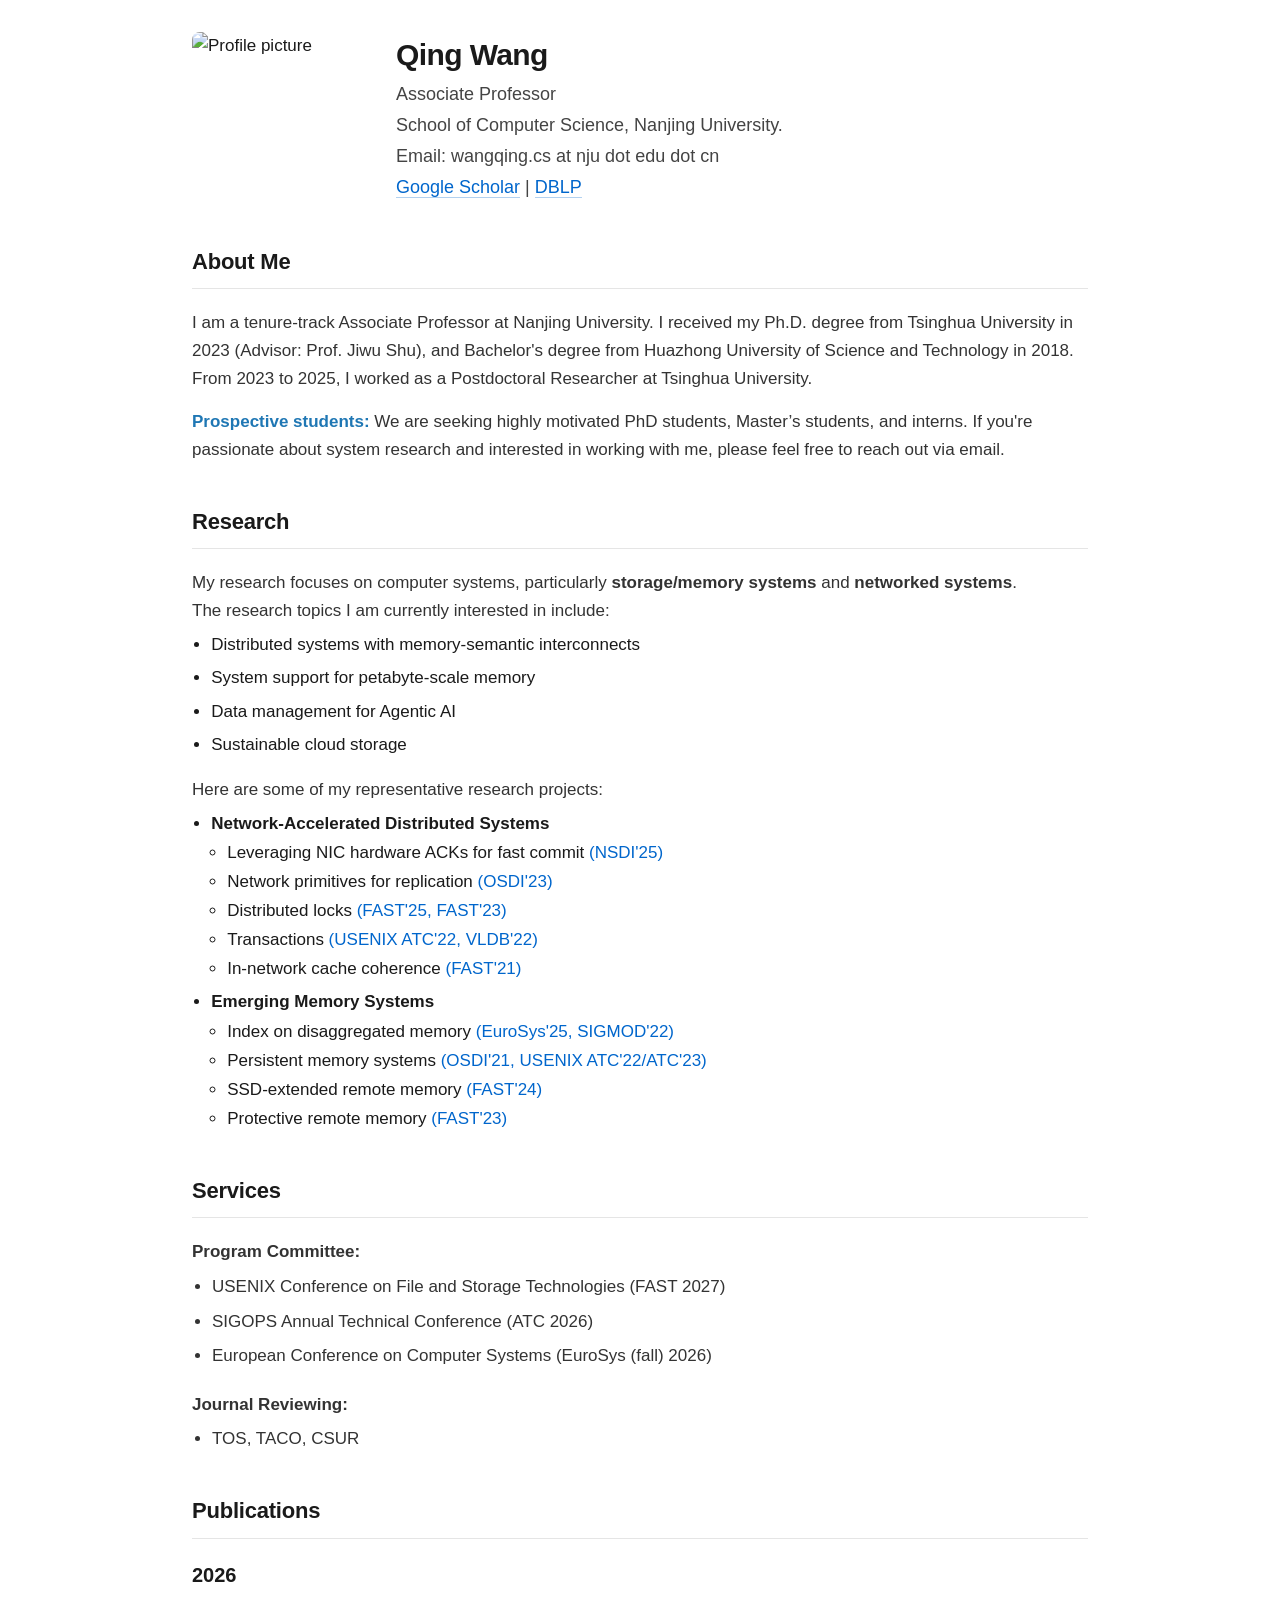
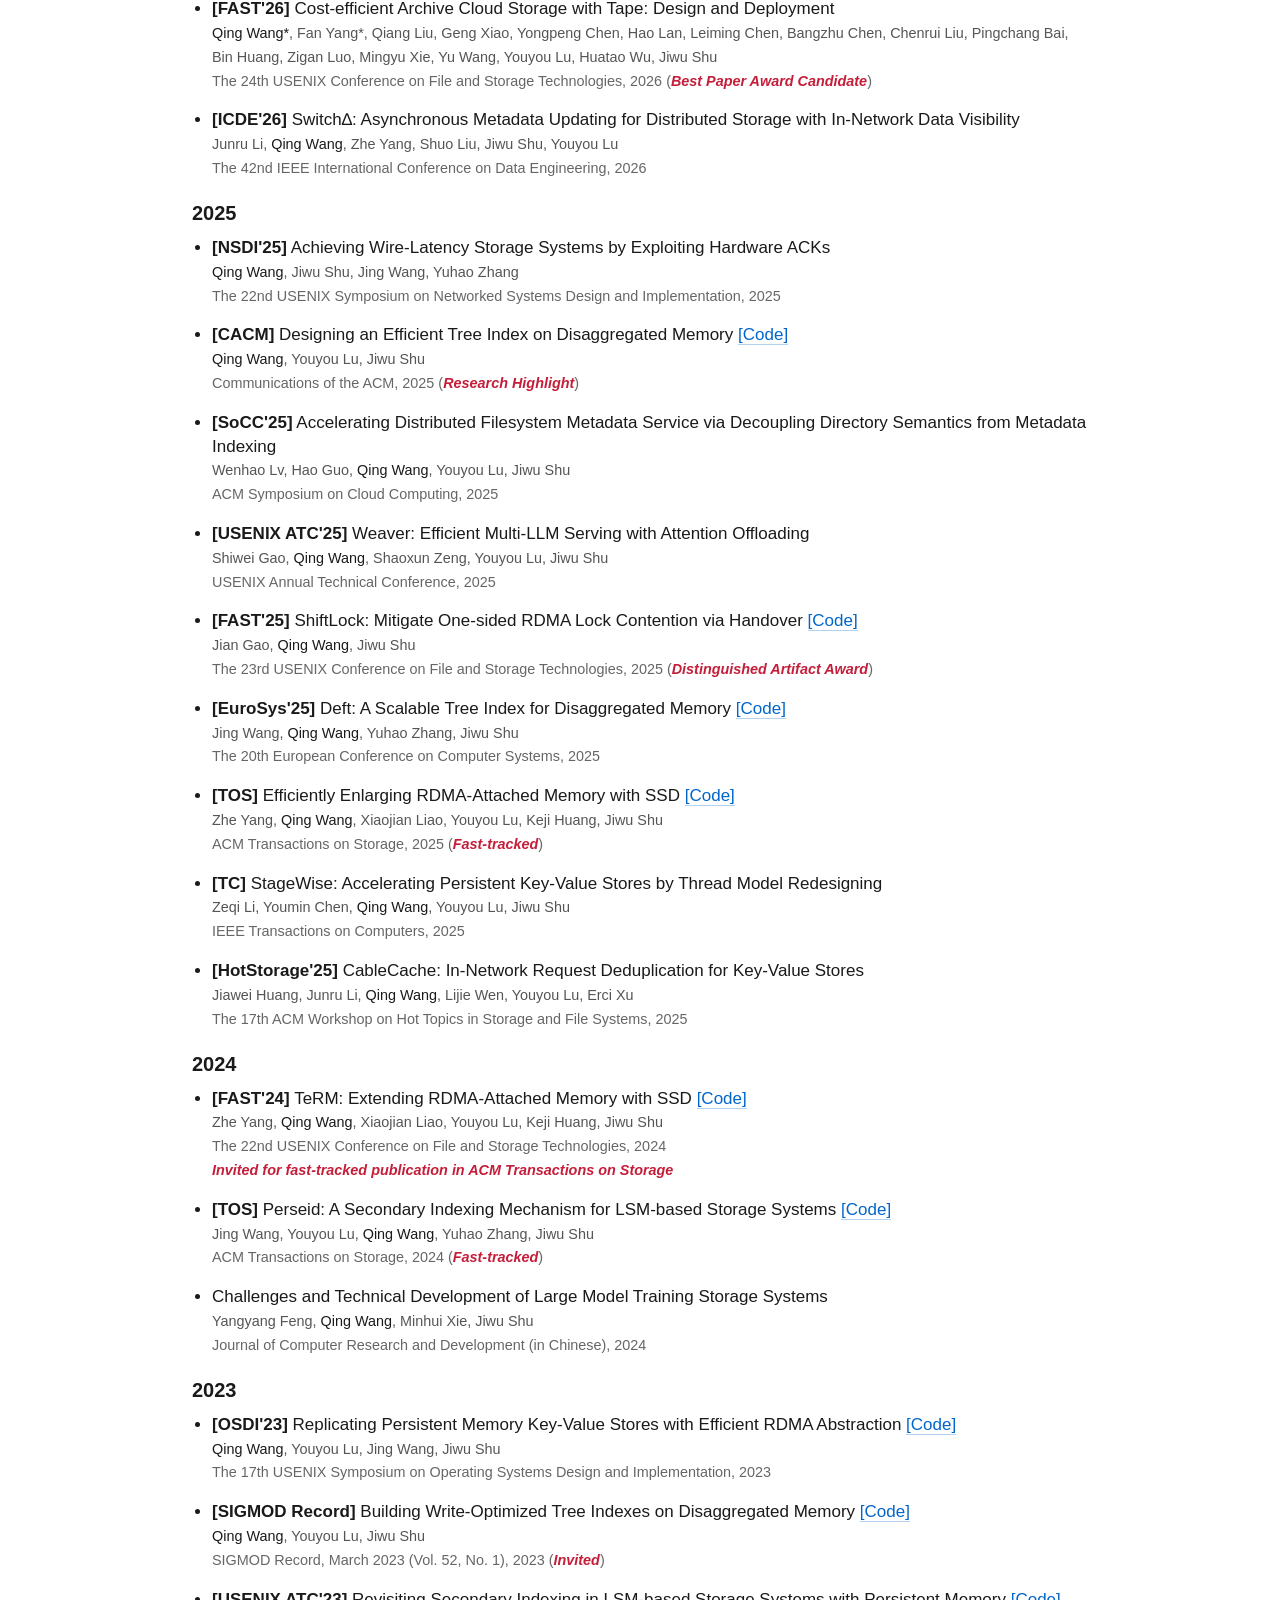
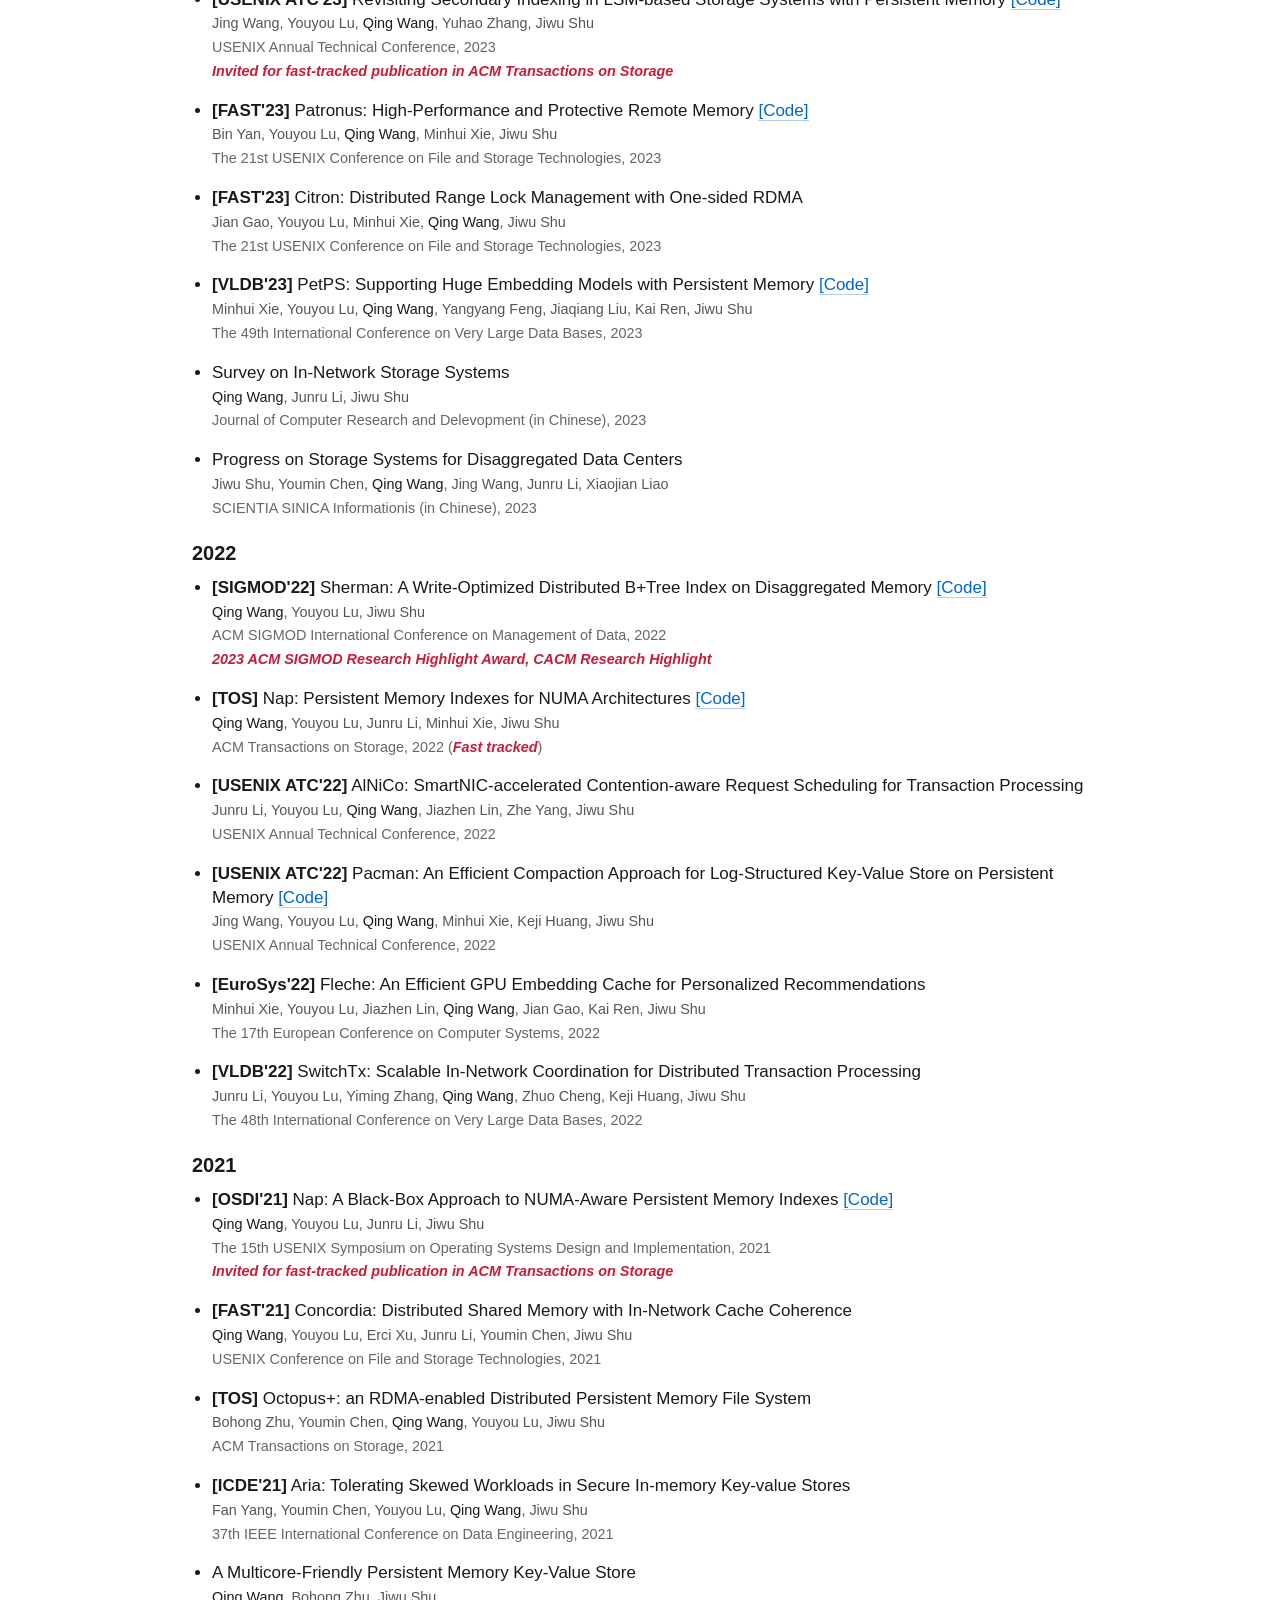
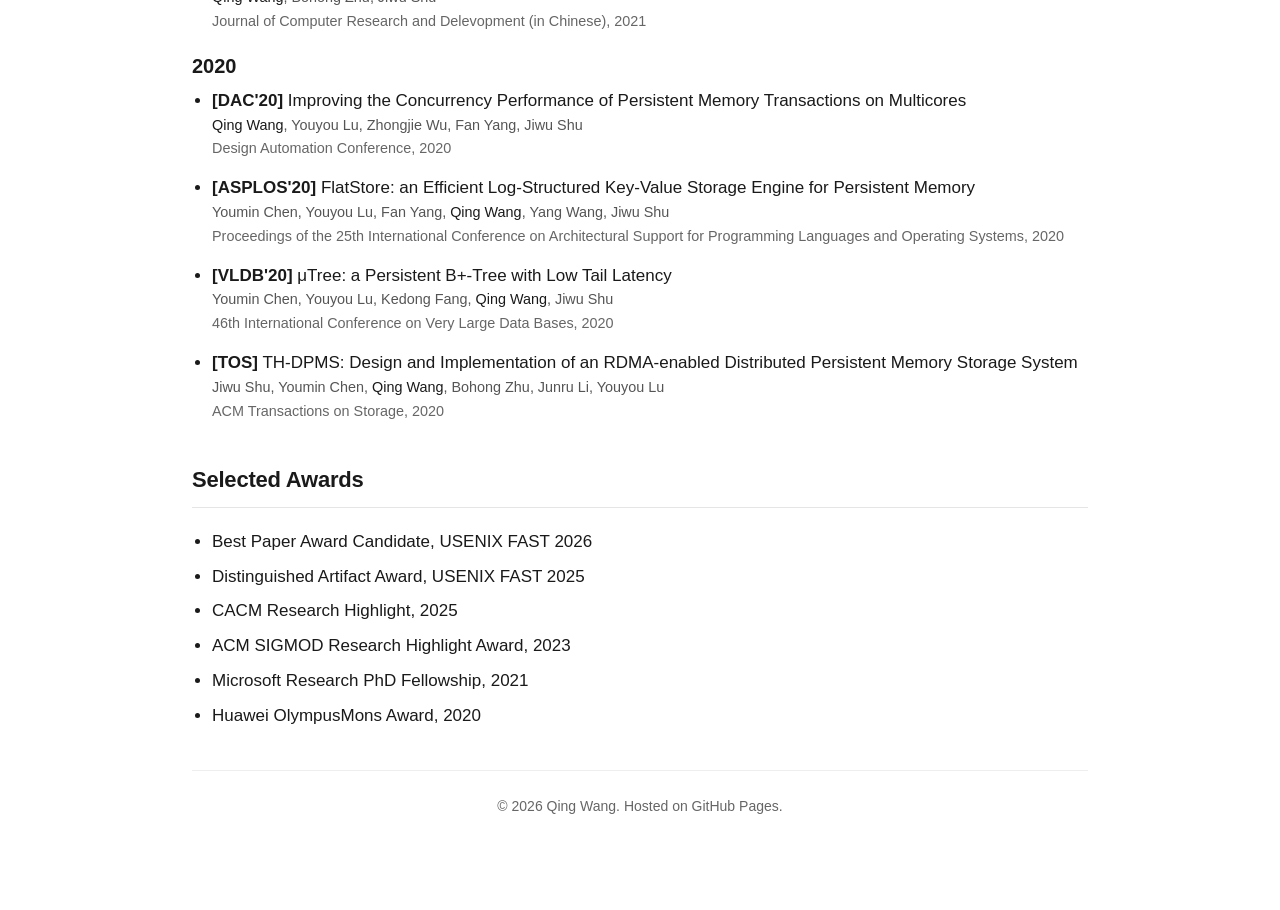
==== js_index.html @ 2711fd1a "Build: update index, sitemap, SEO, and Research line break Made-with: Cursor" ====
<!DOCTYPE html>
<html lang="en">

<head>
  <meta charset="UTF-8" />
  <meta name="viewport" content="width=device-width, initial-scale=1.0, viewport-fit=cover" />
  <meta name="theme-color" content="#ffffff" />
  <title>Qing Wang | Associate Professor, Nanjing University | Systems Research</title>
  <meta name="description" content="Qing Wang - Associate Professor at School of Computer Science, Nanjing University. Research in storage systems, memory systems, and networked systems. Publications at OSDI, FAST, NSDI, EuroSys, SIGMOD." />
  <meta name="keywords" content="Qing Wang, Nanjing University, computer systems, storage systems, memory systems, distributed systems, OSDI, FAST, NSDI" />
  <meta name="author" content="Qing Wang" />
  <link rel="canonical" href="https://wangqing.io/" />
  <!-- Open Graph -->
  <meta property="og:type" content="website" />
  <meta property="og:url" content="https://wangqing.io/" />
  <meta property="og:title" content="Qing Wang | Systems Research" />
  <meta property="og:description" content="Associate Professor at Nanjing University. Research in storage/memory systems and networked systems." />
  <meta property="og:locale" content="en_US" />
  <!-- Twitter Card -->
  <meta name="twitter:card" content="summary" />
  <meta name="twitter:title" content="Qing Wang | Systems Research" />
  <meta name="twitter:description" content="Associate Professor at Nanjing University. Research in storage/memory and networked systems." />
  <link rel="icon" href="favicon.ico" type="image/x-icon">
  <link rel="stylesheet" href="style.css" />
  <script type="application/ld+json">
  {
    "@context": "https://schema.org",
    "@type": "Person",
    "name": "Qing Wang",
    "jobTitle": "Associate Professor",
    "worksFor": {
      "@type": "Organization",
      "name": "Nanjing University",
      "url": "https://www.nju.edu.cn"
    },
    "url": "https://wangqing.io",
    "sameAs": [
      "https://scholar.google.com.hk/citations?user=H3vNc-EAAAAJ",
      "https://dblp.org/pid/97/6505-31.html"
    ],
    "knowsAbout": ["computer systems", "storage systems", "memory systems", "distributed systems", "networked systems"]
  }
  </script>
</head>

<body>
  <div class="page-wrap">
  <header class="header-flex">
    <img src="assets/wq.jpg" alt="Profile picture" class="avatar-rect">
    <div class="info">
      <h1>Qing Wang</h1>
      <p>Associate Professor</p>
      <p>School of Computer Science, Nanjing University.</p>
      <p>Email: wangqing.cs at nju dot edu dot cn</p>
      <p>
        <a href="https://scholar.google.com.hk/citations?user=H3vNc-EAAAAJ" target="_blank" rel="noopener noreferrer" title="Google Scholar" class="bule-tag">Google Scholar</a> |
        <a href="https://dblp.org/pid/97/6505-31.html" target="_blank" rel="noopener noreferrer" title="DBLP" class="bule-tag">DBLP</a>
      </p>
    </div>
  </header>

  <main>
    <section id="about">
      <h2>About Me</h2>
      <p>I am a tenure-track Associate Professor at Nanjing University.
        I received my Ph.D. degree from Tsinghua University in 2023 (Advisor: Prof. Jiwu Shu), and Bachelor's degree
        from Huazhong University of Science and Technology in 2018. From 2023 to 2025, I worked as a Postdoctoral
        Researcher at Tsinghua University.
      </p>

      <p><strong class="accent">Prospective students:</strong>
        We are seeking highly motivated PhD students, Master’s students, and interns. If you're passionate about system
        research and interested in working with me, please feel free to reach out via email.</p>

    </section>

    <section id="research">
      <h2>Research</h2>

      <p>My research focuses on computer systems, particularly <strong>storage/memory systems</strong> and
        <strong>networked systems</strong>.<br>
        The research topics I am currently interested in include:</p>
      <ul>
        <li>Distributed systems with memory-semantic interconnects</li>
        <li>System support for petabyte-scale memory</li>
        <li>Data management for Agentic AI</li>
        <li>Sustainable cloud storage</li>
      </ul>

      <p>Here are some of my representative research projects:</p>
      <ul>
        <li>
          <strong>Network-Accelerated Distributed Systems</strong>
          <ul>
            <li>Leveraging NIC hardware ACKs for fast commit <span class="bule-tag">(NSDI'25)</span></li>
            <li>Network primitives for replication <span class="bule-tag">(OSDI'23)</span></li>
            <li>Distributed locks <span class="bule-tag">(FAST'25, FAST'23)</span></li>
            <li>Transactions <span class="bule-tag">(USENIX ATC'22, VLDB'22)</span></li>
            <li>In-network cache coherence <span class="bule-tag">(FAST'21)</span></li>
          </ul>
        </li>

        <li>
          <strong>Emerging Memory Systems</strong>
          <ul>
            <li>Index on disaggregated memory <span class="bule-tag">(EuroSys'25, SIGMOD'22)</span></li>
            <li>Persistent memory systems <span class="bule-tag">(OSDI'21, USENIX ATC'22/ATC'23)</span></li>
            <li>SSD-extended remote memory <span class="bule-tag">(FAST'24)</span></li>
            <li>Protective remote memory <span class="bule-tag">(FAST'23)</span></li>
          </ul>
        </li>
      </ul>
    </section>


    <section id="services">
      <h2>Services</h2>
      <p class="service-label"><strong>Program Committee:</strong></p>
      <ul class="service-list">
        <li>USENIX Conference on File and Storage Technologies (FAST 2027)</li>
        <li>SIGOPS Annual Technical Conference (ATC 2026)</li>
        <li>European Conference on Computer Systems (EuroSys (fall) 2026)</li>
      </ul>
      <p class="service-label"><strong>Journal Reviewing:</strong></p>
      <ul class="service-list">
        <li>TOS, TACO, CSUR</li>
      </ul>
    </section>

    <section id="publications">
      <h2>Publications</h2>
      <div id="paper-list">
        <!-- Papers grouped by year will be inserted here -->
      </div>
    </section>

    <section id="awards">
      <h2>Selected Awards</h2>
      <ul>
        <li>Best Paper Award Candidate, USENIX FAST 2026</li>
        <li>Distinguished Artifact Award, USENIX FAST 2025</li>
        <li>CACM Research Highlight, 2025</li>
        <li>ACM SIGMOD Research Highlight Award, 2023</li>
        <li>Microsoft Research PhD Fellowship, 2021</li>
        <li>Huawei OlympusMons Award, 2020</li>
      </ul>
    </section>
  </main>

  <footer>
    <p>© 2026 Qing Wang. Hosted on GitHub Pages.</p>
  </footer>
  </div>

  <script src="script.js"></script>
  <a href="https://clustrmaps.com/site/1bf7f" title="Visit tracker" aria-hidden="true"><img src="//clustrmaps.com/map_v2.png?cl=ffffff&amp;w=70&amp;t=n&amp;d=5d4Hb7bouyA-GKIIr2jc4hjqvXWkMD-2kiiFJrlUkPQ" width="0" height="0" alt="" /></a>
</body>
</html>
---- style.css ----
/* ===== 基础与排版：极简现代 ===== */
*,
*::before,
*::after {
  box-sizing: border-box;
}

html {
  -webkit-text-size-adjust: 100%;
  scroll-behavior: smooth;
}

body {
  font-family: -apple-system, BlinkMacSystemFont, "Segoe UI", Roboto, "Helvetica Neue", Arial, sans-serif;
  margin: 0;
  padding: 0;
  line-height: 1.6;
  color: #1a1a1a;
  background: #fff;
  font-size: 16px;
}

@media (min-width: 768px) {
  body {
    font-size: 17px;
    line-height: 1.65;
  }
}

/* ===== 布局容器 ===== */
.page-wrap {
  max-width: 56rem;
  margin: 0 auto;
  padding: 0 1.25rem 3rem;
}

@media (min-width: 768px) {
  .page-wrap {
    padding: 0 2rem 4rem;
  }
}

/* ===== 页头 ===== */
.header-flex {
  display: flex;
  align-items: flex-start;
  gap: 1.5rem;
  padding: 2rem 0 1.5rem;
  flex-wrap: wrap;
}

.header-flex .info {
  flex: 1;
  min-width: 0;
  line-height: 1.5;
}

.header-flex h1 {
  margin: 0 0 0.25rem 0;
  font-size: 1.625rem;
  font-weight: 600;
  letter-spacing: -0.02em;
}

@media (min-width: 768px) {
  .header-flex h1 {
    font-size: 1.875rem;
  }
}

.header-flex .info p {
  margin: 0 0 0.25rem 0;
  font-size: 1.0625rem;
  color: #444;
}

@media (min-width: 768px) {
  .header-flex .info p {
    font-size: 1.125rem;
  }
}

.avatar-rect {
  width: 140px;
  height: 140px;
  object-fit: cover;
  border-radius: 8px;
  flex-shrink: 0;
}

@media (min-width: 768px) {
  .avatar-rect {
    width: 180px;
    height: 180px;
  }
}

/* ===== 主内容区 ===== */
main {
  padding-top: 0.5rem;
}

section {
  margin-bottom: 2.5rem;
}

section:last-of-type {
  margin-bottom: 2rem;
}

/* ===== 标题 ===== */
h2 {
  margin: 0 0 1rem 0;
  padding-bottom: 0.5rem;
  font-size: 1.25rem;
  font-weight: 600;
  color: #1a1a1a;
  letter-spacing: -0.01em;
  border-bottom: 1px solid #e5e5e5;
}

@media (min-width: 768px) {
  h2 {
    font-size: 1.375rem;
    margin-bottom: 1.25rem;
  }
}

h3 {
  margin: 1.1rem 0 0.35rem 0;
  font-size: 1.125rem;
  font-weight: 600;
  color: #1a1a1a;
}

@media (min-width: 768px) {
  h3 {
    font-size: 1.25rem;
  }
}

/* ===== 正文与列表 ===== */
p {
  margin: 0 0 0.85em 0;
  color: #333;
}

p:last-child {
  margin-bottom: 0;
}

ul {
  margin: 0 0 1em 0;
  padding-left: 1.25rem;
}

/* 段落后的列表：与列表项间距一致，避免“紧贴上文” */
p + ul {
  margin-top: 0.5em;
}

li {
  margin-bottom: 0.35em;
}

li:last-child {
  margin-bottom: 0;
}

/* Research：贴近 git 原版，列表更紧 */
#research p + ul {
  margin-top: 0.15em;
}
#research p:has(+ ul) {
  margin-bottom: 0.35em;
}
#research ul + p {
  margin-top: 1em;
}
#research ul {
  margin-top: 0.15em;
  margin-bottom: 0.25em;
  padding-left: 1.2rem;
}
#research > ul > li {
  margin-bottom: 0.3em;
}
#research ul ul {
  margin-top: 0.1em;
  margin-bottom: 0;
  padding-left: 1rem;
}
#research li li {
  margin-bottom: 0.05em;
}
#research li li:last-child {
  margin-bottom: 0;
}

/* ===== 链接 ===== */
a {
  text-decoration: none;
  color: #1a1a1a;
  border-bottom: 1px solid transparent;
  transition: color 0.15s, border-color 0.15s;
}

a:hover {
  color: #0066cc;
  border-bottom-color: #0066cc;
}

a:focus-visible {
  outline: 2px solid #0066cc;
  outline-offset: 2px;
}

.bule-tag {
  color: #0066cc;
  border-bottom-color: rgba(0, 102, 204, 0.3);
}

.bule-tag:hover {
  color: #004499;
  border-bottom-color: #004499;
}

.accent {
  color: #1f77b4;
}

/* ===== Services 区块 ===== */
#services .service-label {
  margin: 0 0 0.4em 0;
  font-family: -apple-system, BlinkMacSystemFont, "Segoe UI", Roboto, "Helvetica Neue", Arial, sans-serif;
  font-size: 1rem;
  font-weight: 400;
  color: #333;
}

@media (min-width: 768px) {
  #services .service-label {
    font-size: 1.0625rem;
  }
}

#services .service-list {
  margin: 0 0 1.25rem 0;
  padding-left: 1.25rem;
}

#services .service-list li {
  margin-bottom: 0.4em;
  font-size: 1rem;
  color: #333;
}

@media (min-width: 768px) {
  #services .service-list li {
    font-size: 1.0625rem;
  }
}

#services .service-content {
  margin: 0 0 0 1.25rem;
  padding-left: 0;
  font-size: 1rem;
  color: #333;
}

@media (min-width: 768px) {
  #services .service-content {
    font-size: 1.0625rem;
  }
}

/* ===== 论文与奖项 ===== */
.authors {
  font-size: 0.9rem;
  color: #555;
}

.venue-full {
  font-size: 0.9rem;
  color: #666;
}

.award-inline {
  color: #c41e3a;
  font-weight: 600;
  font-style: italic;
}

.award {
  font-size: 0.9rem;
  color: #c41e3a;
  font-weight: 600;
  font-style: italic;
}

.highlight {
  font-weight: 500;
  color: #1a1a1a;
}

#paper-list li {
  margin-bottom: 0.5rem;
  line-height: 1.4;
  padding-bottom: 0.5rem;
  border-bottom: none;
}

#paper-list li:last-child {
  margin-bottom: 0;
  padding-bottom: 0;
}

/* ===== 页脚 ===== */
footer {
  margin-top: 2.5rem;
  padding-top: 1.5rem;
  text-align: center;
  font-size: 0.875rem;
  color: #666;
  border-top: 1px solid #eee;
}

footer p {
  margin: 0;
  color: #666;
}

/* ===== Awards 列表：与 Services 节奏一致 ===== */
#awards ul {
  margin-top: 0.25em;
  margin-bottom: 0;
}
#awards li {
  margin-bottom: 0.4em;
}
#awards li:last-child {
  margin-bottom: 0;
}

/* ===== 移动端：页头与触控优化 ===== */
@media (max-width: 567px) {
  .page-wrap {
    padding-left: 1rem;
    padding-right: 1rem;
  }

  .header-flex {
    flex-direction: column;
    align-items: center;
    text-align: center;
    padding-top: 1.5rem;
  }

  .header-flex .info {
    width: 100%;
  }

  .avatar-rect {
    width: 120px;
    height: 120px;
  }

  /* 触控友好：链接/可点击区域最小高度 */
  a {
    padding: 0.15em 0;
    min-height: 1.5em;
    display: inline-block;
  }

  section {
    margin-bottom: 2rem;
  }

  #paper-list li {
    margin-bottom: 0.6rem;
    padding-bottom: 0.6rem;
  }
}

/* ===== 宽屏 ===== */
@media (min-width: 1200px) {
  .page-wrap {
    max-width: 60rem;
  }
}
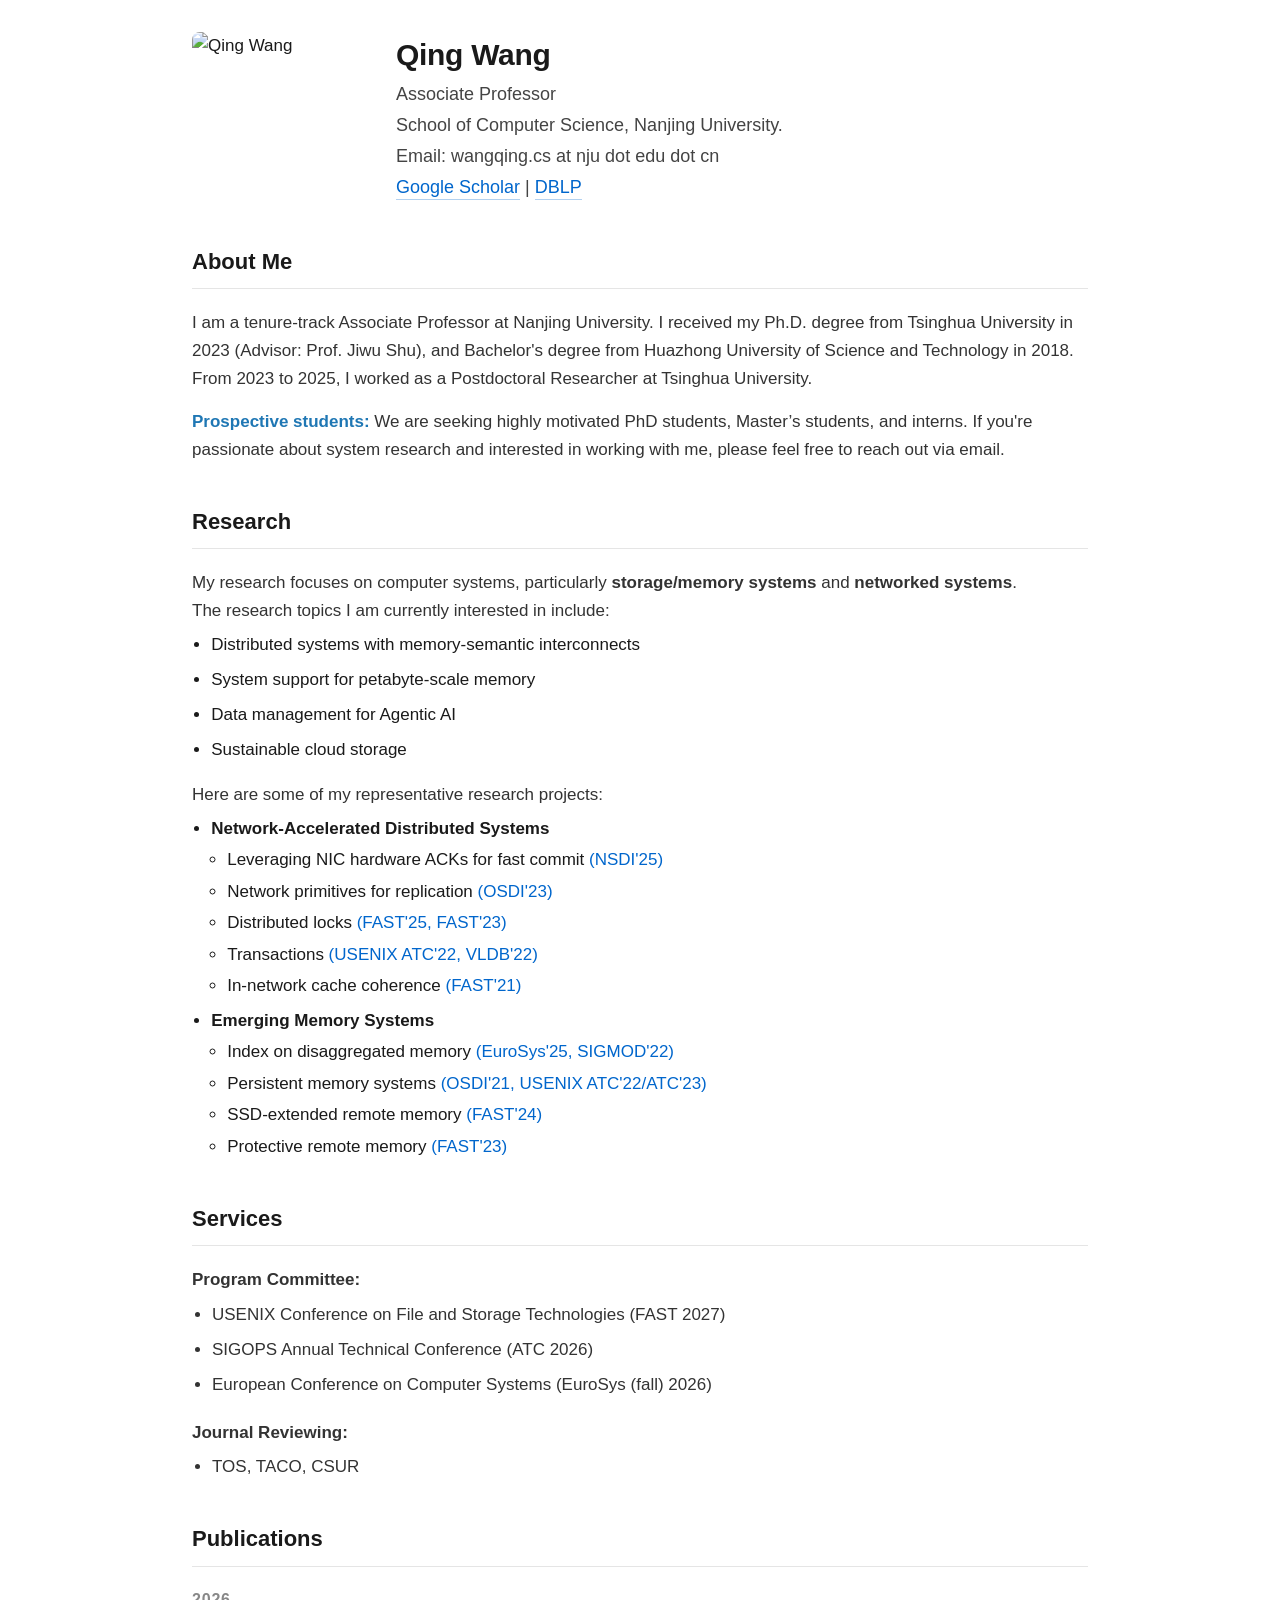
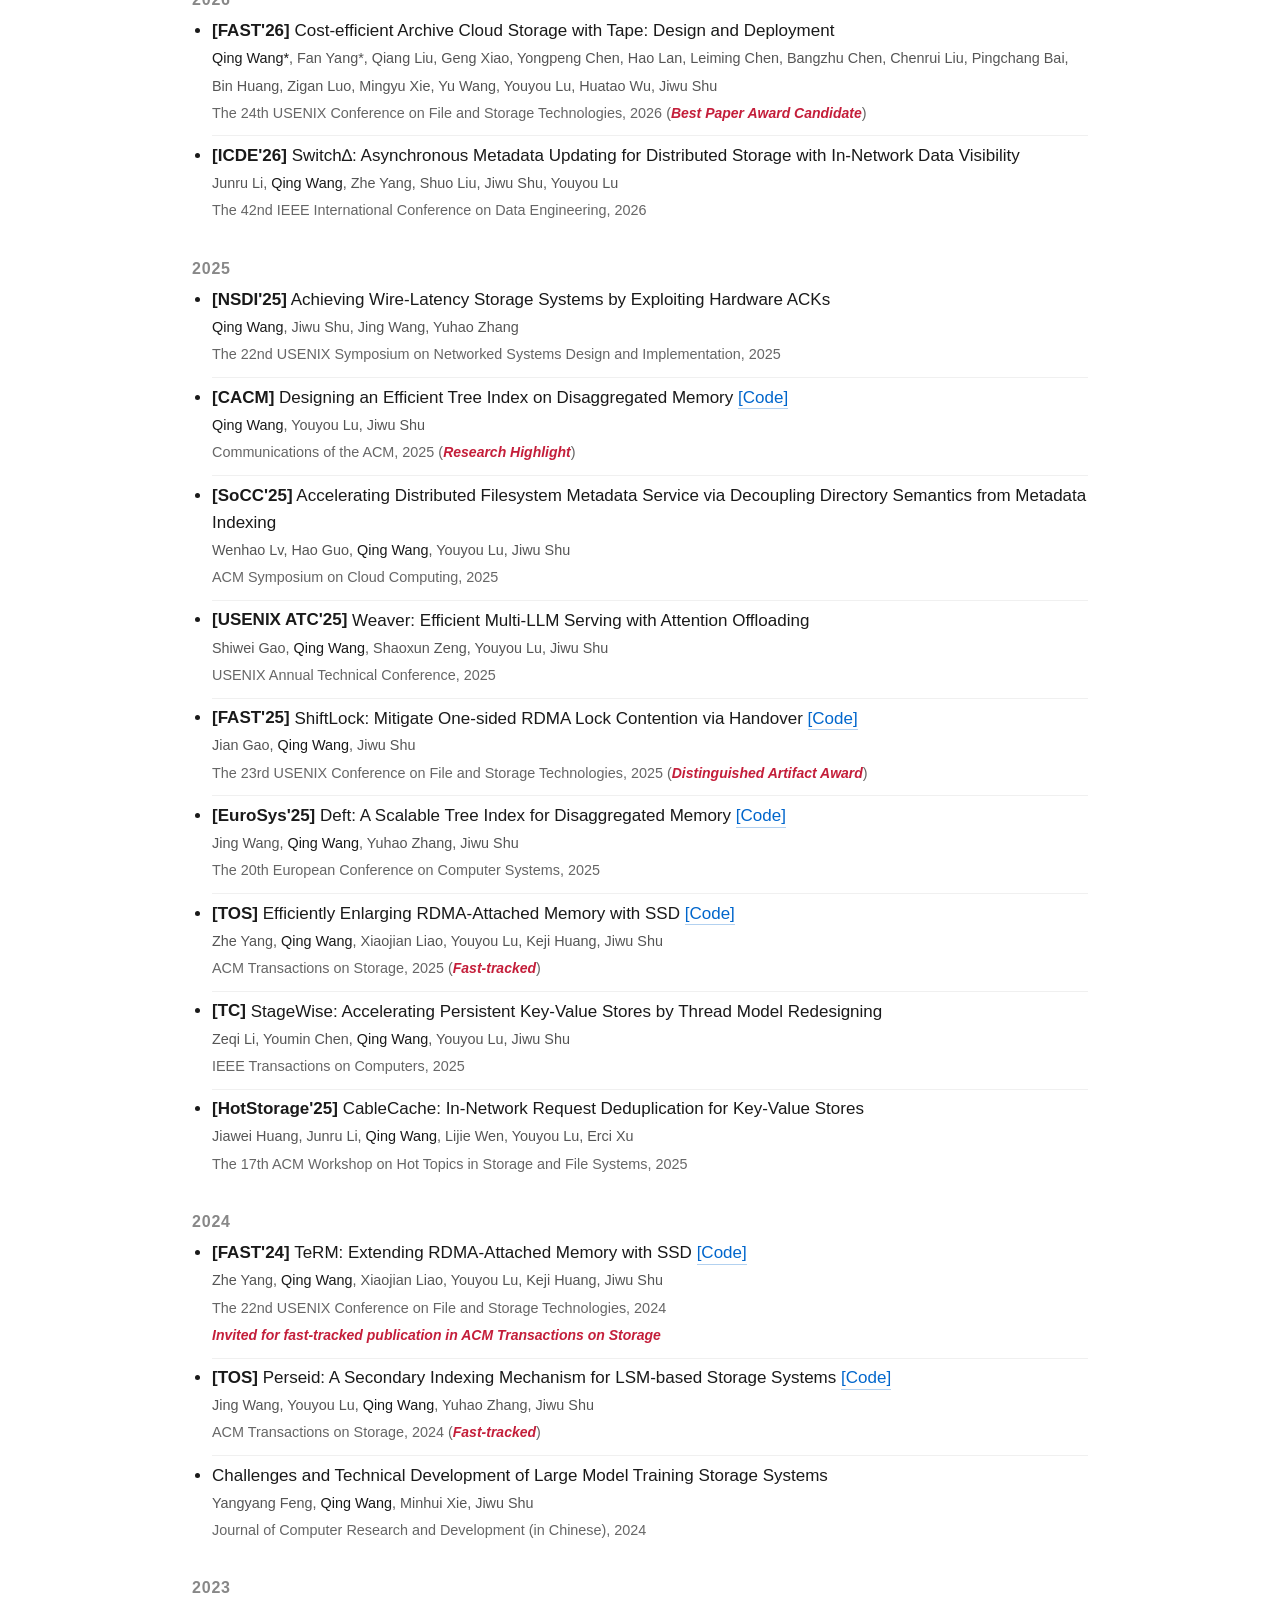
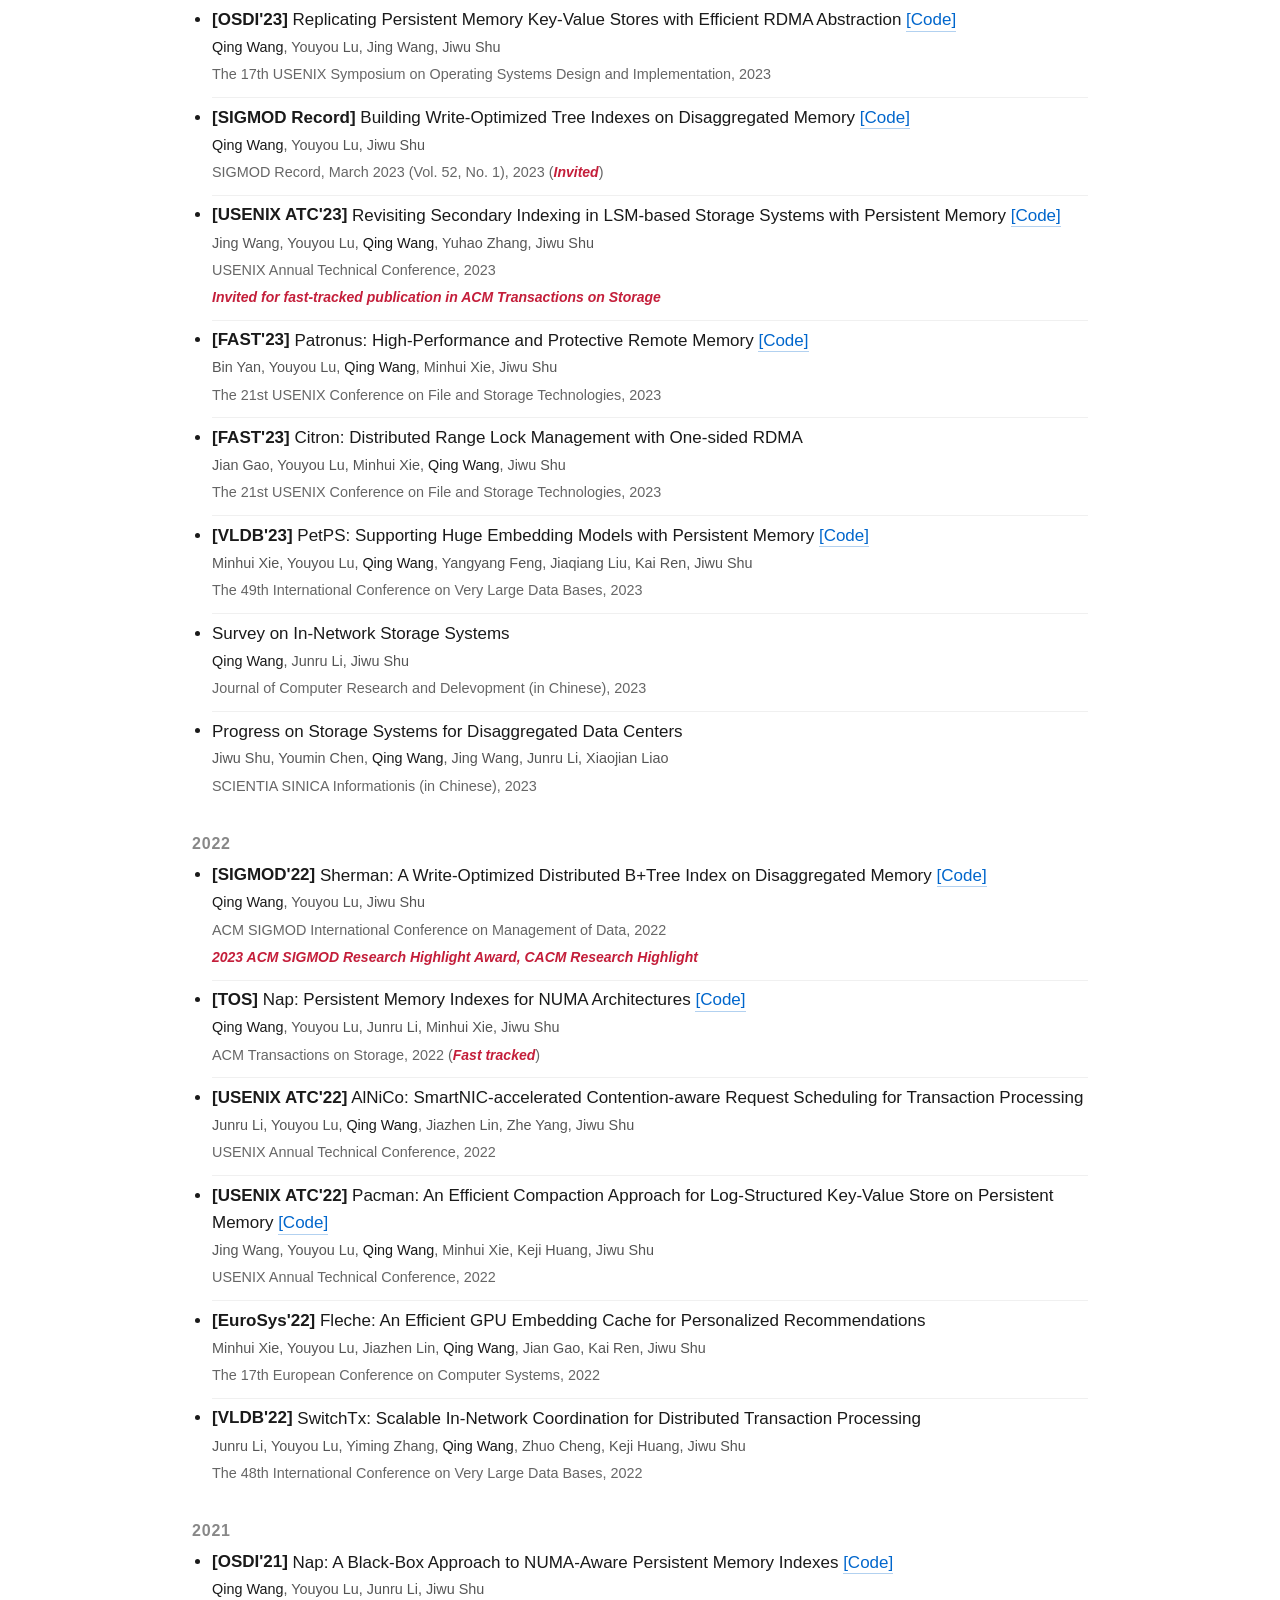
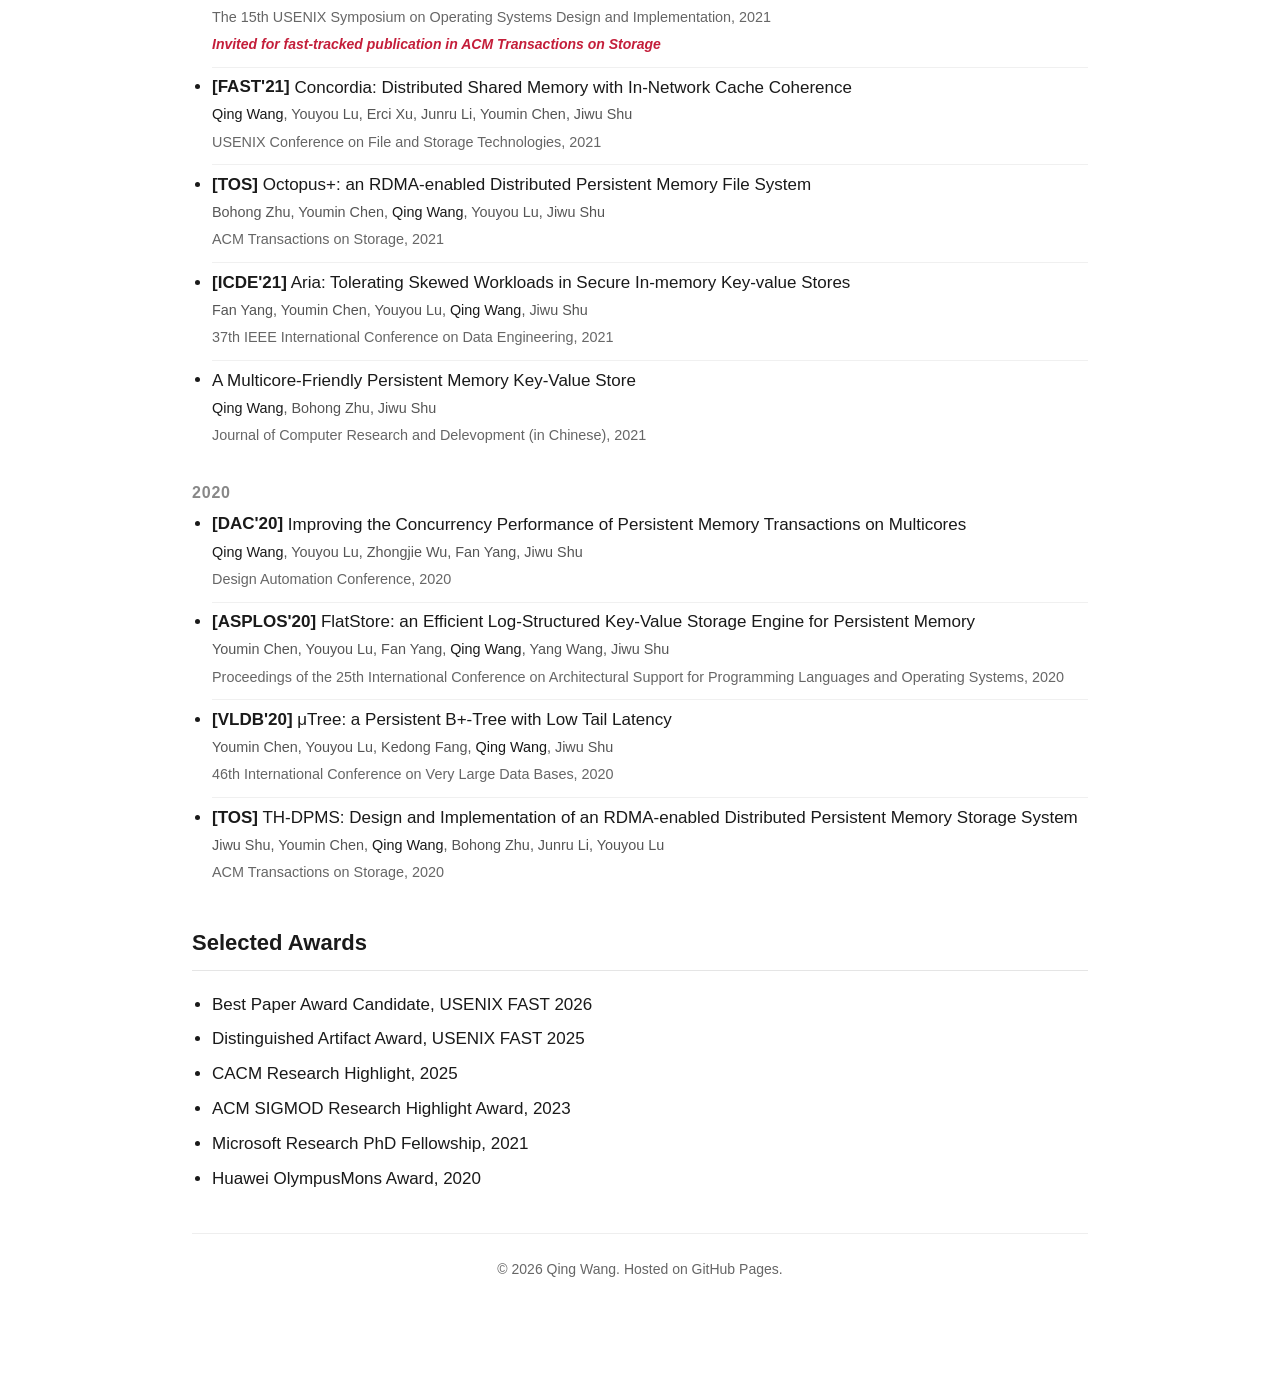
==== commit dd772630: "Design improvements: fix layout, typography, and code quality issues - Rename .bule-tag → .blue-tag " ====
--- a/js_index.html
+++ b/js_index.html
@@ -5,8 +5,8 @@
   <meta charset="UTF-8" />
   <meta name="viewport" content="width=device-width, initial-scale=1.0, viewport-fit=cover" />
   <meta name="theme-color" content="#ffffff" />
-  <title>Qing Wang | Associate Professor, Nanjing University | Systems Research</title>
-  <meta name="description" content="Qing Wang - Associate Professor at School of Computer Science, Nanjing University. Research in storage systems, memory systems, and networked systems. Publications at OSDI, FAST, NSDI, EuroSys, SIGMOD." />
+  <title>Qing Wang | Nanjing University | Systems Research</title>
+  <meta name="description" content="Qing Wang - School of Computer Science, Nanjing University. Research in storage systems, memory systems, and networked systems. Publications at OSDI, FAST, NSDI, EuroSys, SIGMOD." />
   <meta name="keywords" content="Qing Wang, Nanjing University, computer systems, storage systems, memory systems, distributed systems, OSDI, FAST, NSDI" />
   <meta name="author" content="Qing Wang" />
   <link rel="canonical" href="https://wangqing.io/" />
@@ -14,12 +14,12 @@
   <meta property="og:type" content="website" />
   <meta property="og:url" content="https://wangqing.io/" />
   <meta property="og:title" content="Qing Wang | Systems Research" />
-  <meta property="og:description" content="Associate Professor at Nanjing University. Research in storage/memory systems and networked systems." />
+  <meta property="og:description" content="Nanjing University. Research in storage/memory systems and networked systems." />
   <meta property="og:locale" content="en_US" />
   <!-- Twitter Card -->
   <meta name="twitter:card" content="summary" />
   <meta name="twitter:title" content="Qing Wang | Systems Research" />
-  <meta name="twitter:description" content="Associate Professor at Nanjing University. Research in storage/memory and networked systems." />
+  <meta name="twitter:description" content="Nanjing University. Research in storage/memory and networked systems." />
   <link rel="icon" href="favicon.ico" type="image/x-icon">
   <link rel="stylesheet" href="style.css" />
   <script type="application/ld+json">
@@ -27,7 +27,6 @@
     "@context": "https://schema.org",
     "@type": "Person",
     "name": "Qing Wang",
-    "jobTitle": "Associate Professor",
     "worksFor": {
       "@type": "Organization",
       "name": "Nanjing University",
@@ -46,15 +45,15 @@
 <body>
   <div class="page-wrap">
   <header class="header-flex">
-    <img src="assets/wq.jpg" alt="Profile picture" class="avatar-rect">
+    <img src="assets/wq.jpg" alt="Qing Wang" class="avatar-rect">
     <div class="info">
       <h1>Qing Wang</h1>
       <p>Associate Professor</p>
       <p>School of Computer Science, Nanjing University.</p>
       <p>Email: wangqing.cs at nju dot edu dot cn</p>
       <p>
-        <a href="https://scholar.google.com.hk/citations?user=H3vNc-EAAAAJ" target="_blank" rel="noopener noreferrer" title="Google Scholar" class="bule-tag">Google Scholar</a> |
-        <a href="https://dblp.org/pid/97/6505-31.html" target="_blank" rel="noopener noreferrer" title="DBLP" class="bule-tag">DBLP</a>
+        <a href="https://scholar.google.com.hk/citations?user=H3vNc-EAAAAJ" target="_blank" rel="noopener noreferrer" title="Google Scholar" class="blue-tag">Google Scholar</a> |
+        <a href="https://dblp.org/pid/97/6505-31.html" target="_blank" rel="noopener noreferrer" title="DBLP" class="blue-tag">DBLP</a>
       </p>
     </div>
   </header>
@@ -92,21 +91,21 @@
         <li>
           <strong>Network-Accelerated Distributed Systems</strong>
           <ul>
-            <li>Leveraging NIC hardware ACKs for fast commit <span class="bule-tag">(NSDI'25)</span></li>
-            <li>Network primitives for replication <span class="bule-tag">(OSDI'23)</span></li>
-            <li>Distributed locks <span class="bule-tag">(FAST'25, FAST'23)</span></li>
-            <li>Transactions <span class="bule-tag">(USENIX ATC'22, VLDB'22)</span></li>
-            <li>In-network cache coherence <span class="bule-tag">(FAST'21)</span></li>
+            <li>Leveraging NIC hardware ACKs for fast commit <span class="blue-tag">(NSDI'25)</span></li>
+            <li>Network primitives for replication <span class="blue-tag">(OSDI'23)</span></li>
+            <li>Distributed locks <span class="blue-tag">(FAST'25, FAST'23)</span></li>
+            <li>Transactions <span class="blue-tag">(USENIX ATC'22, VLDB'22)</span></li>
+            <li>In-network cache coherence <span class="blue-tag">(FAST'21)</span></li>
           </ul>
         </li>
 
         <li>
           <strong>Emerging Memory Systems</strong>
           <ul>
-            <li>Index on disaggregated memory <span class="bule-tag">(EuroSys'25, SIGMOD'22)</span></li>
-            <li>Persistent memory systems <span class="bule-tag">(OSDI'21, USENIX ATC'22/ATC'23)</span></li>
-            <li>SSD-extended remote memory <span class="bule-tag">(FAST'24)</span></li>
-            <li>Protective remote memory <span class="bule-tag">(FAST'23)</span></li>
+            <li>Index on disaggregated memory <span class="blue-tag">(EuroSys'25, SIGMOD'22)</span></li>
+            <li>Persistent memory systems <span class="blue-tag">(OSDI'21, USENIX ATC'22/ATC'23)</span></li>
+            <li>SSD-extended remote memory <span class="blue-tag">(FAST'24)</span></li>
+            <li>Protective remote memory <span class="blue-tag">(FAST'23)</span></li>
           </ul>
         </li>
       </ul>
@@ -130,7 +129,7 @@
     <section id="publications">
       <h2>Publications</h2>
       <div id="paper-list">
-        <!-- Papers grouped by year will be inserted here -->
+        <p class="paper-list-loading">Loading publications…</p>
       </div>
     </section>
 
--- a/style.css
+++ b/style.css
@@ -59,7 +59,7 @@
   margin: 0 0 0.25rem 0;
   font-size: 1.625rem;
   font-weight: 600;
-  letter-spacing: -0.02em;
+  letter-spacing: -0.01em;
 }
 
 @media (min-width: 768px) {
@@ -115,14 +115,13 @@
   font-size: 1.25rem;
   font-weight: 600;
   color: #1a1a1a;
-  letter-spacing: -0.01em;
   border-bottom: 1px solid #e5e5e5;
 }
 
 @media (min-width: 768px) {
   h2 {
     font-size: 1.375rem;
-    margin-bottom: 1.25rem;
+    margin: 0 0 1.25rem 0;
   }
 }
 
@@ -167,9 +166,9 @@
   margin-bottom: 0;
 }
 
-/* Research：贴近 git 原版，列表更紧 */
+/* Research：嵌套列表保持紧凑，但使用合理间距值 */
 #research p + ul {
-  margin-top: 0.15em;
+  margin-top: 0.3em;
 }
 #research p:has(+ ul) {
   margin-bottom: 0.35em;
@@ -178,20 +177,20 @@
   margin-top: 1em;
 }
 #research ul {
-  margin-top: 0.15em;
-  margin-bottom: 0.25em;
+  margin-top: 0.3em;
+  margin-bottom: 0.5em;
   padding-left: 1.2rem;
 }
 #research > ul > li {
-  margin-bottom: 0.3em;
+  margin-bottom: 0.4em;
 }
 #research ul ul {
-  margin-top: 0.1em;
+  margin-top: 0.2em;
   margin-bottom: 0;
   padding-left: 1rem;
 }
 #research li li {
-  margin-bottom: 0.05em;
+  margin-bottom: 0.2em;
 }
 #research li li:last-child {
   margin-bottom: 0;
@@ -203,6 +202,7 @@
   color: #1a1a1a;
   border-bottom: 1px solid transparent;
   transition: color 0.15s, border-color 0.15s;
+  padding: 0.1em 0;
 }
 
 a:hover {
@@ -215,12 +215,12 @@
   outline-offset: 2px;
 }
 
-.bule-tag {
+.blue-tag {
   color: #0066cc;
   border-bottom-color: rgba(0, 102, 204, 0.3);
 }
 
-.bule-tag:hover {
+.blue-tag:hover {
   color: #004499;
   border-bottom-color: #004499;
 }
@@ -232,10 +232,13 @@
 /* ===== Services 区块 ===== */
 #services .service-label {
   margin: 0 0 0.4em 0;
-  font-family: -apple-system, BlinkMacSystemFont, "Segoe UI", Roboto, "Helvetica Neue", Arial, sans-serif;
   font-size: 1rem;
-  font-weight: 400;
   color: #333;
+}
+
+/* 第二个及之后的分组标签，加顶部间距与前组分开 */
+#services .service-list + .service-label {
+  margin-top: 1.25rem;
 }
 
 @media (min-width: 768px) {
@@ -286,13 +289,14 @@
 }
 
 .award-inline {
+  font-size: 0.875rem;
   color: #c41e3a;
   font-weight: 600;
   font-style: italic;
 }
 
 .award {
-  font-size: 0.9rem;
+  font-size: 0.875rem;
   color: #c41e3a;
   font-weight: 600;
   font-style: italic;
@@ -303,16 +307,44 @@
   color: #1a1a1a;
 }
 
+/* 论文条目：与正文行高一致，上下 padding 对称 */
 #paper-list li {
-  margin-bottom: 0.5rem;
-  line-height: 1.4;
-  padding-bottom: 0.5rem;
-  border-bottom: none;
+  margin-bottom: 0.25rem;
+  line-height: 1.6;
+  padding-top: 0.35rem;
+  padding-bottom: 0.35rem;
+  border-top: 1px solid #f0f0f0;
+}
+
+#paper-list li:first-child {
+  border-top: none;
+  padding-top: 0;
 }
 
 #paper-list li:last-child {
   margin-bottom: 0;
   padding-bottom: 0;
+}
+
+/* 年份分组标题 */
+#paper-list h3 {
+  margin: 2rem 0 0.25rem 0;
+  font-size: 1rem;
+  font-weight: 600;
+  color: #888;
+  letter-spacing: 0.05em;
+  text-transform: uppercase;
+}
+
+#paper-list > h3:first-child {
+  margin-top: 0;
+}
+
+/* paper list 加载/错误状态 */
+.paper-list-loading,
+.paper-list-error {
+  color: #888;
+  font-style: italic;
 }
 
 /* ===== 页脚 ===== */
@@ -365,20 +397,13 @@
     height: 120px;
   }
 
-  /* 触控友好：链接/可点击区域最小高度 */
-  a {
-    padding: 0.15em 0;
-    min-height: 1.5em;
-    display: inline-block;
-  }
-
   section {
     margin-bottom: 2rem;
   }
 
   #paper-list li {
-    margin-bottom: 0.6rem;
-    padding-bottom: 0.6rem;
+    margin-bottom: 0.25rem;
+    padding-bottom: 0.35rem;
   }
 }
 
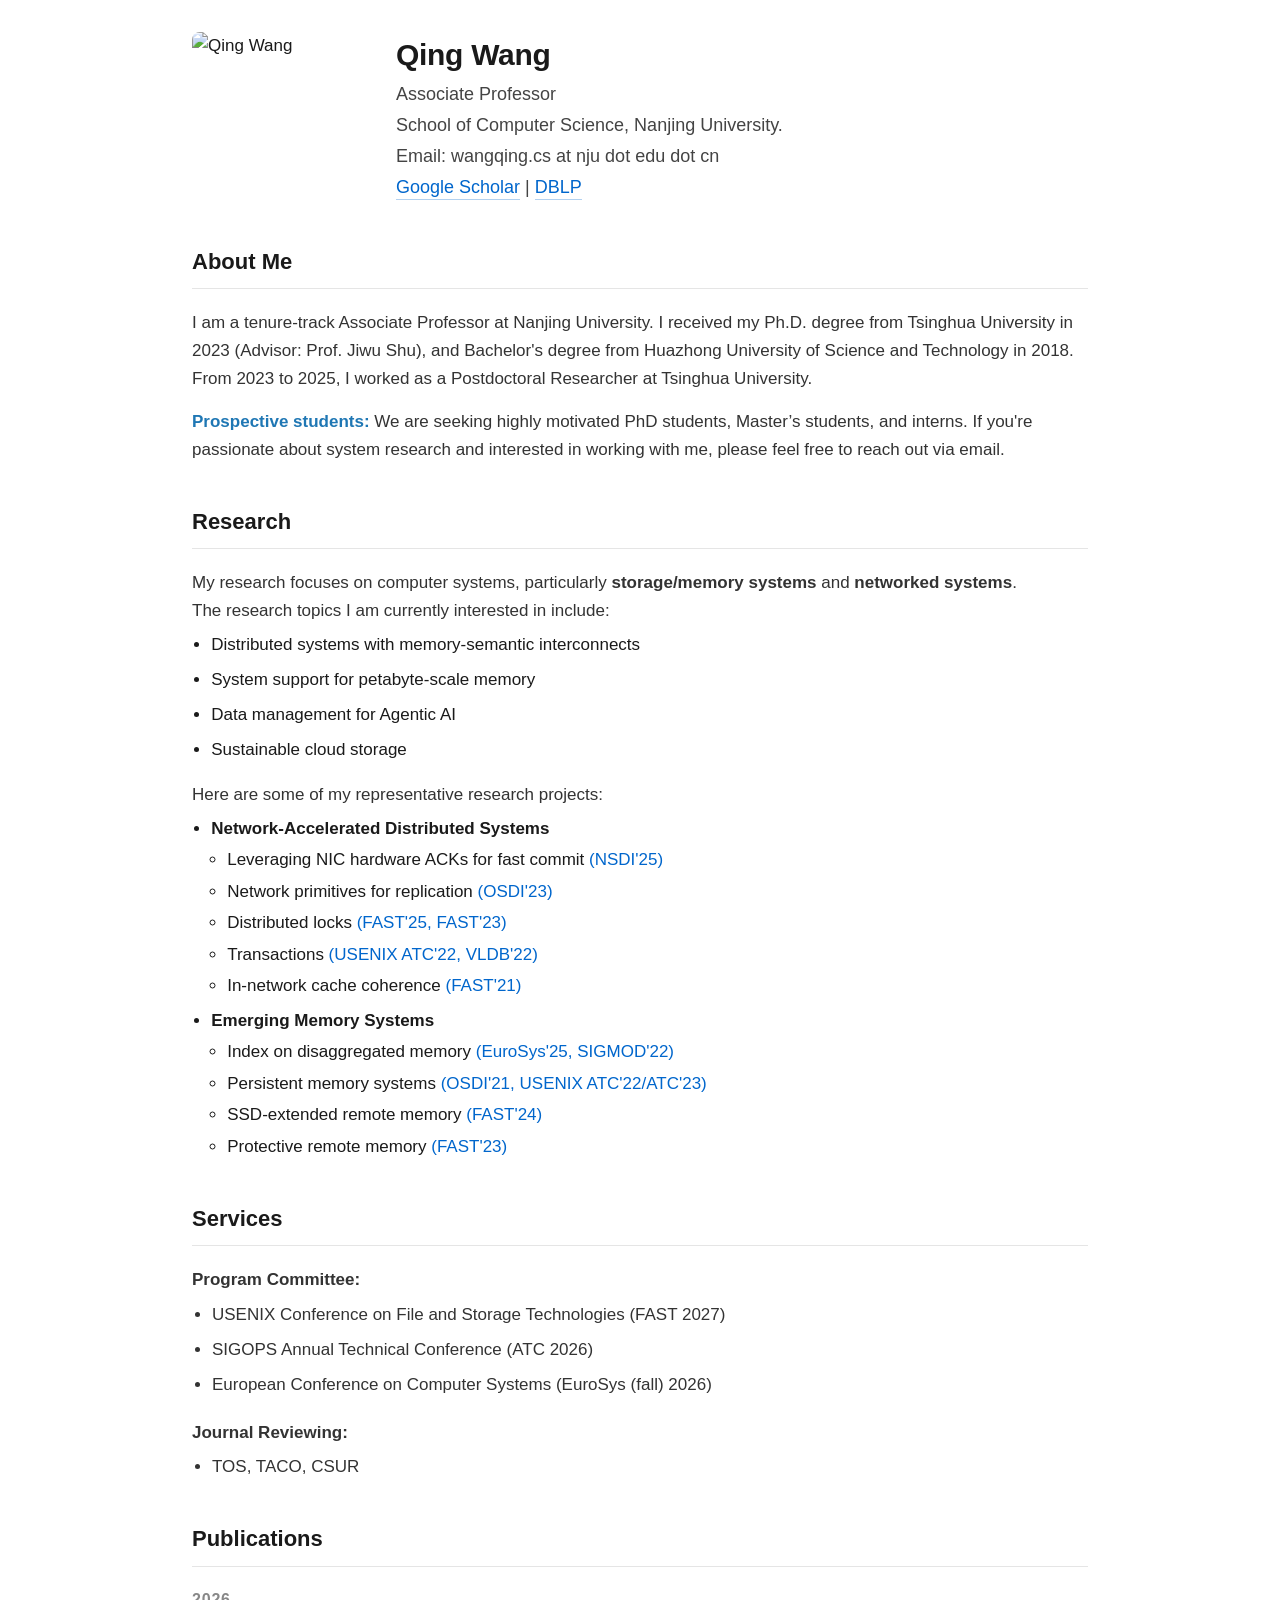
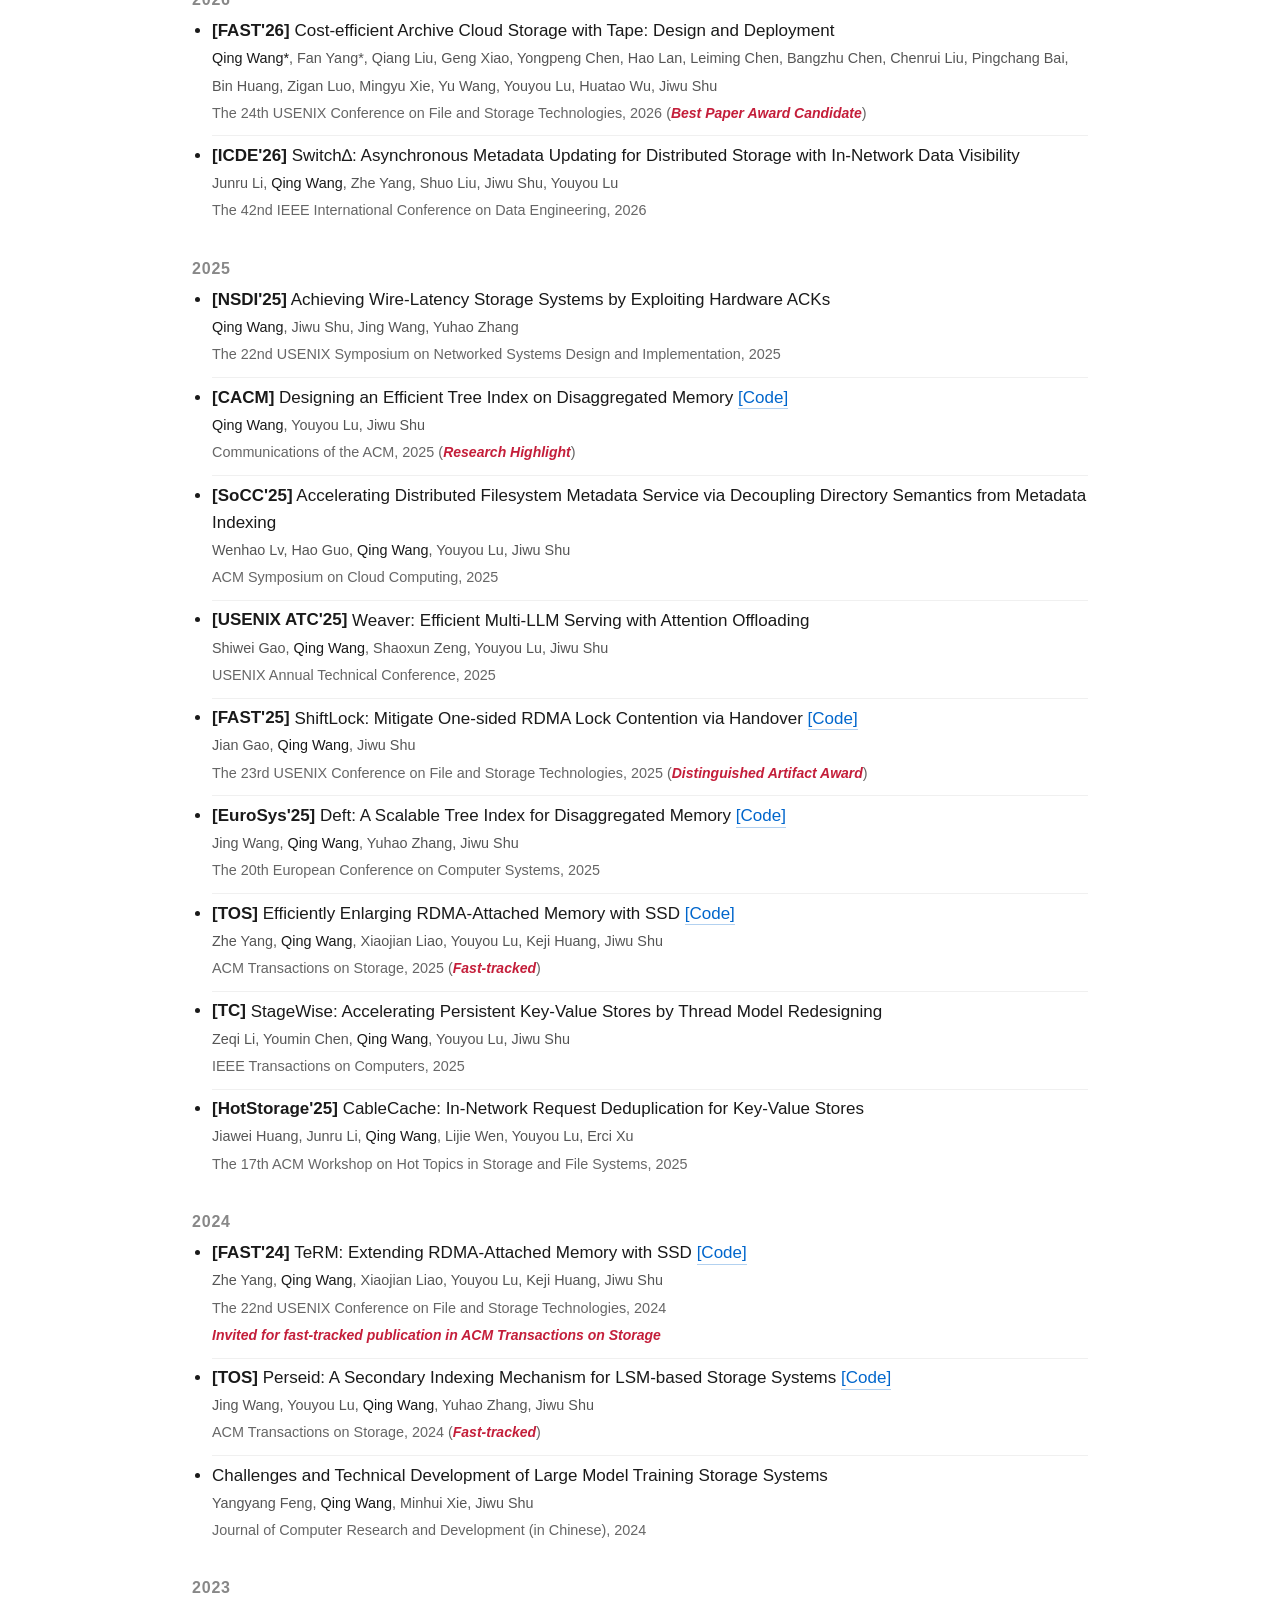
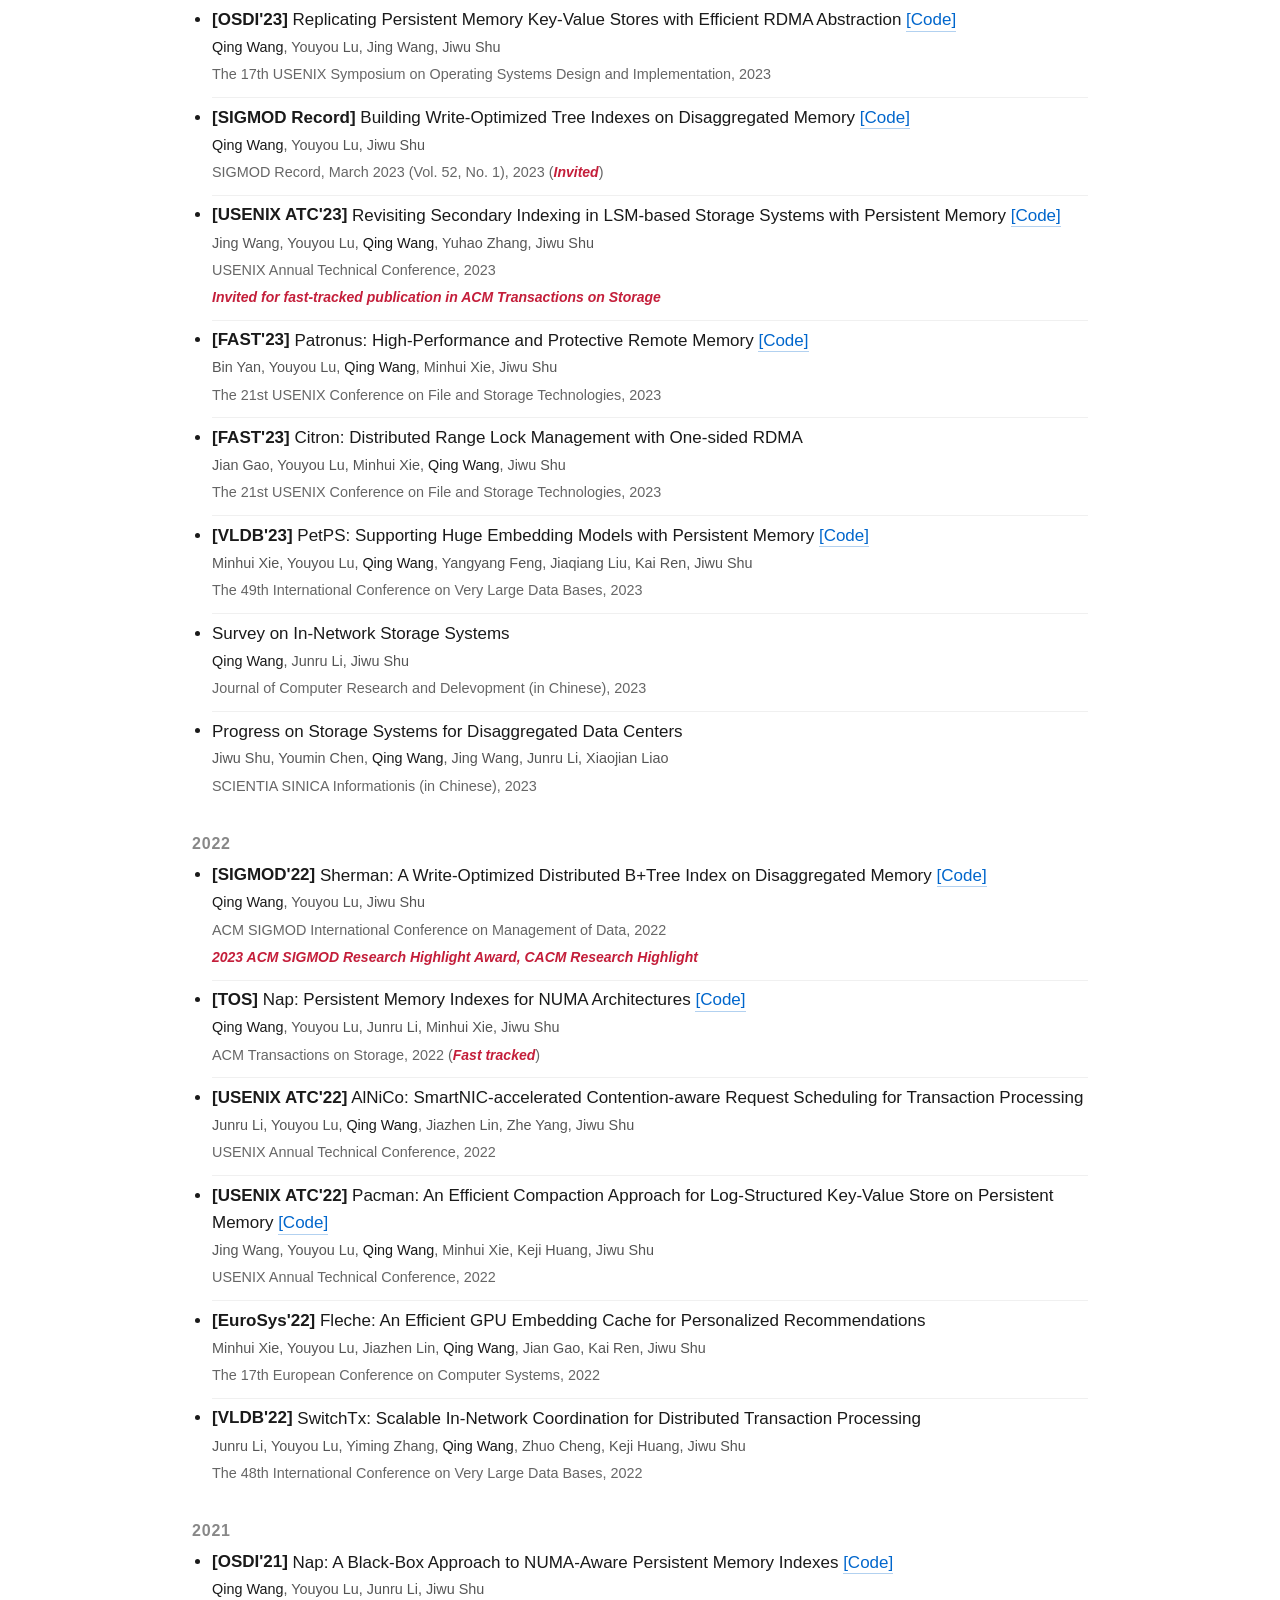
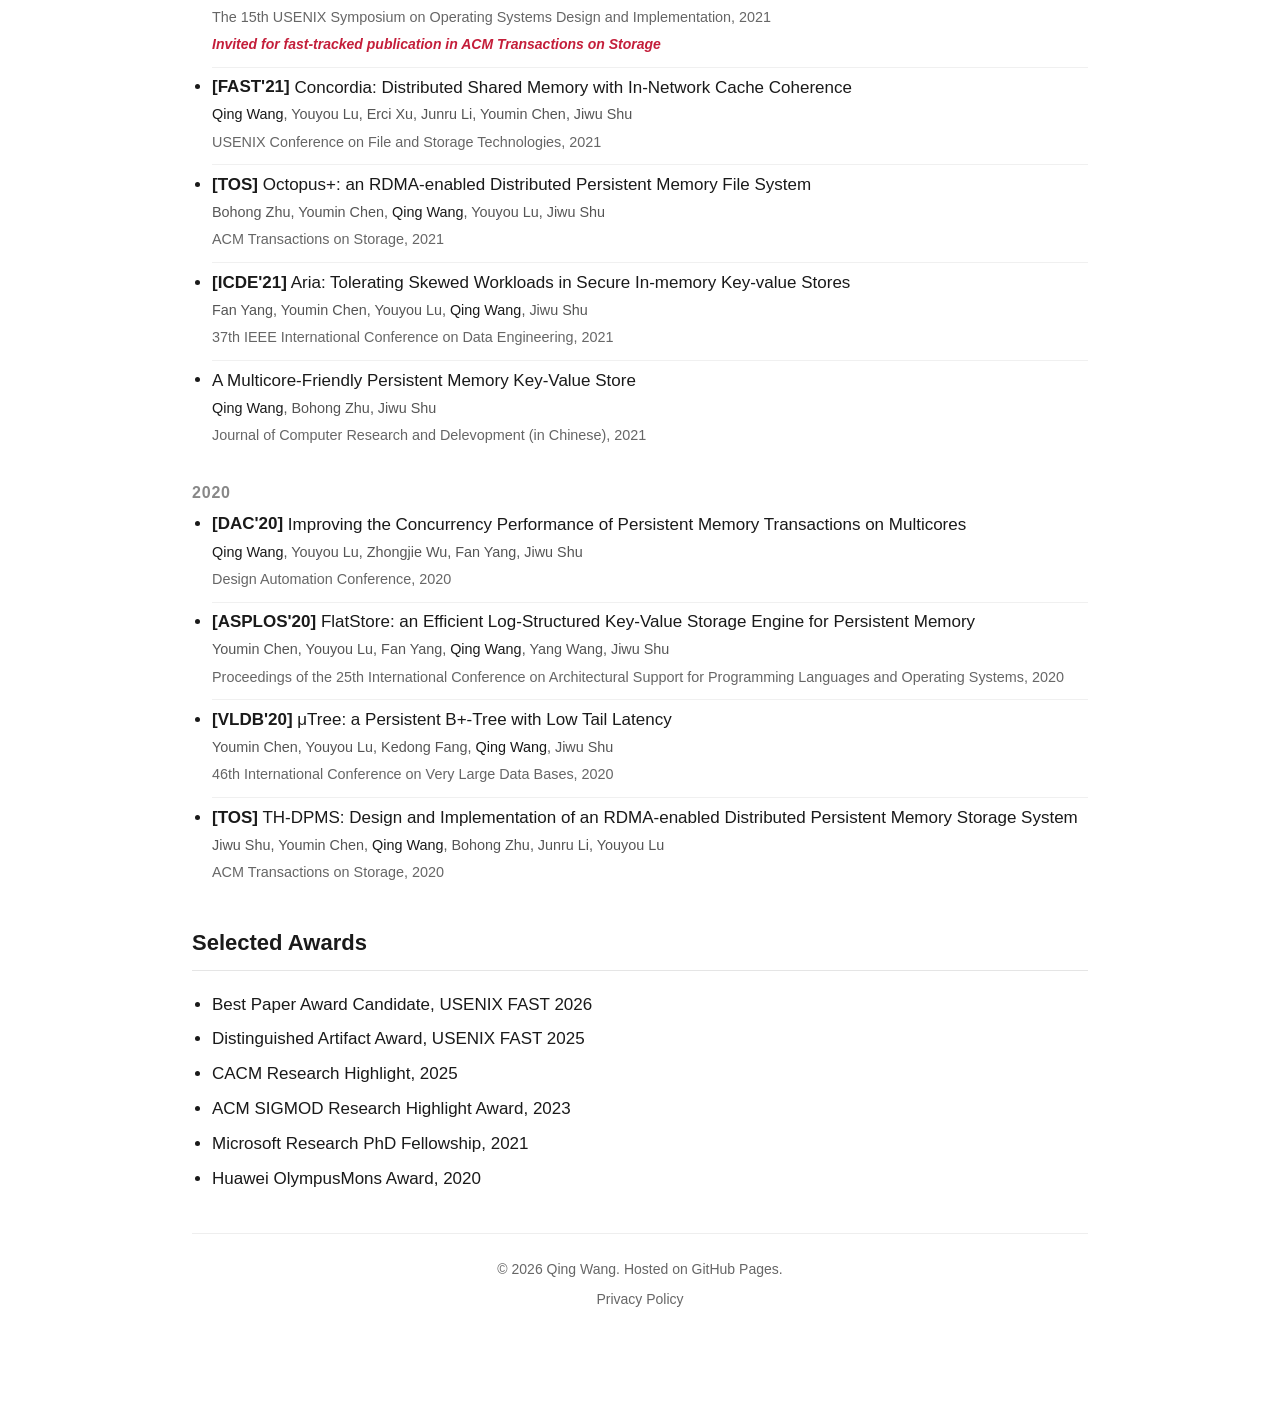
==== commit 22e14978: "Add privacy policy page and homepage link" ====
--- a/js_index.html
+++ b/js_index.html
@@ -148,10 +148,11 @@
 
   <footer>
     <p>© 2026 Qing Wang. Hosted on GitHub Pages.</p>
+    <p class="footer-links"><a href="/privacy/">Privacy Policy</a></p>
   </footer>
   </div>
 
   <script src="script.js"></script>
   <a href="https://clustrmaps.com/site/1bf7f" title="Visit tracker" aria-hidden="true"><img src="//clustrmaps.com/map_v2.png?cl=ffffff&amp;w=70&amp;t=n&amp;d=5d4Hb7bouyA-GKIIr2jc4hjqvXWkMD-2kiiFJrlUkPQ" width="0" height="0" alt="" /></a>
 </body>
-</html>+</html>
--- a/style.css
+++ b/style.css
@@ -362,6 +362,18 @@
   color: #666;
 }
 
+.footer-links {
+  margin-top: 0.45rem;
+}
+
+.footer-links a {
+  color: #666;
+}
+
+.footer-links a:hover {
+  color: #0066cc;
+}
+
 /* ===== Awards 列表：与 Services 节奏一致 ===== */
 #awards ul {
   margin-top: 0.25em;
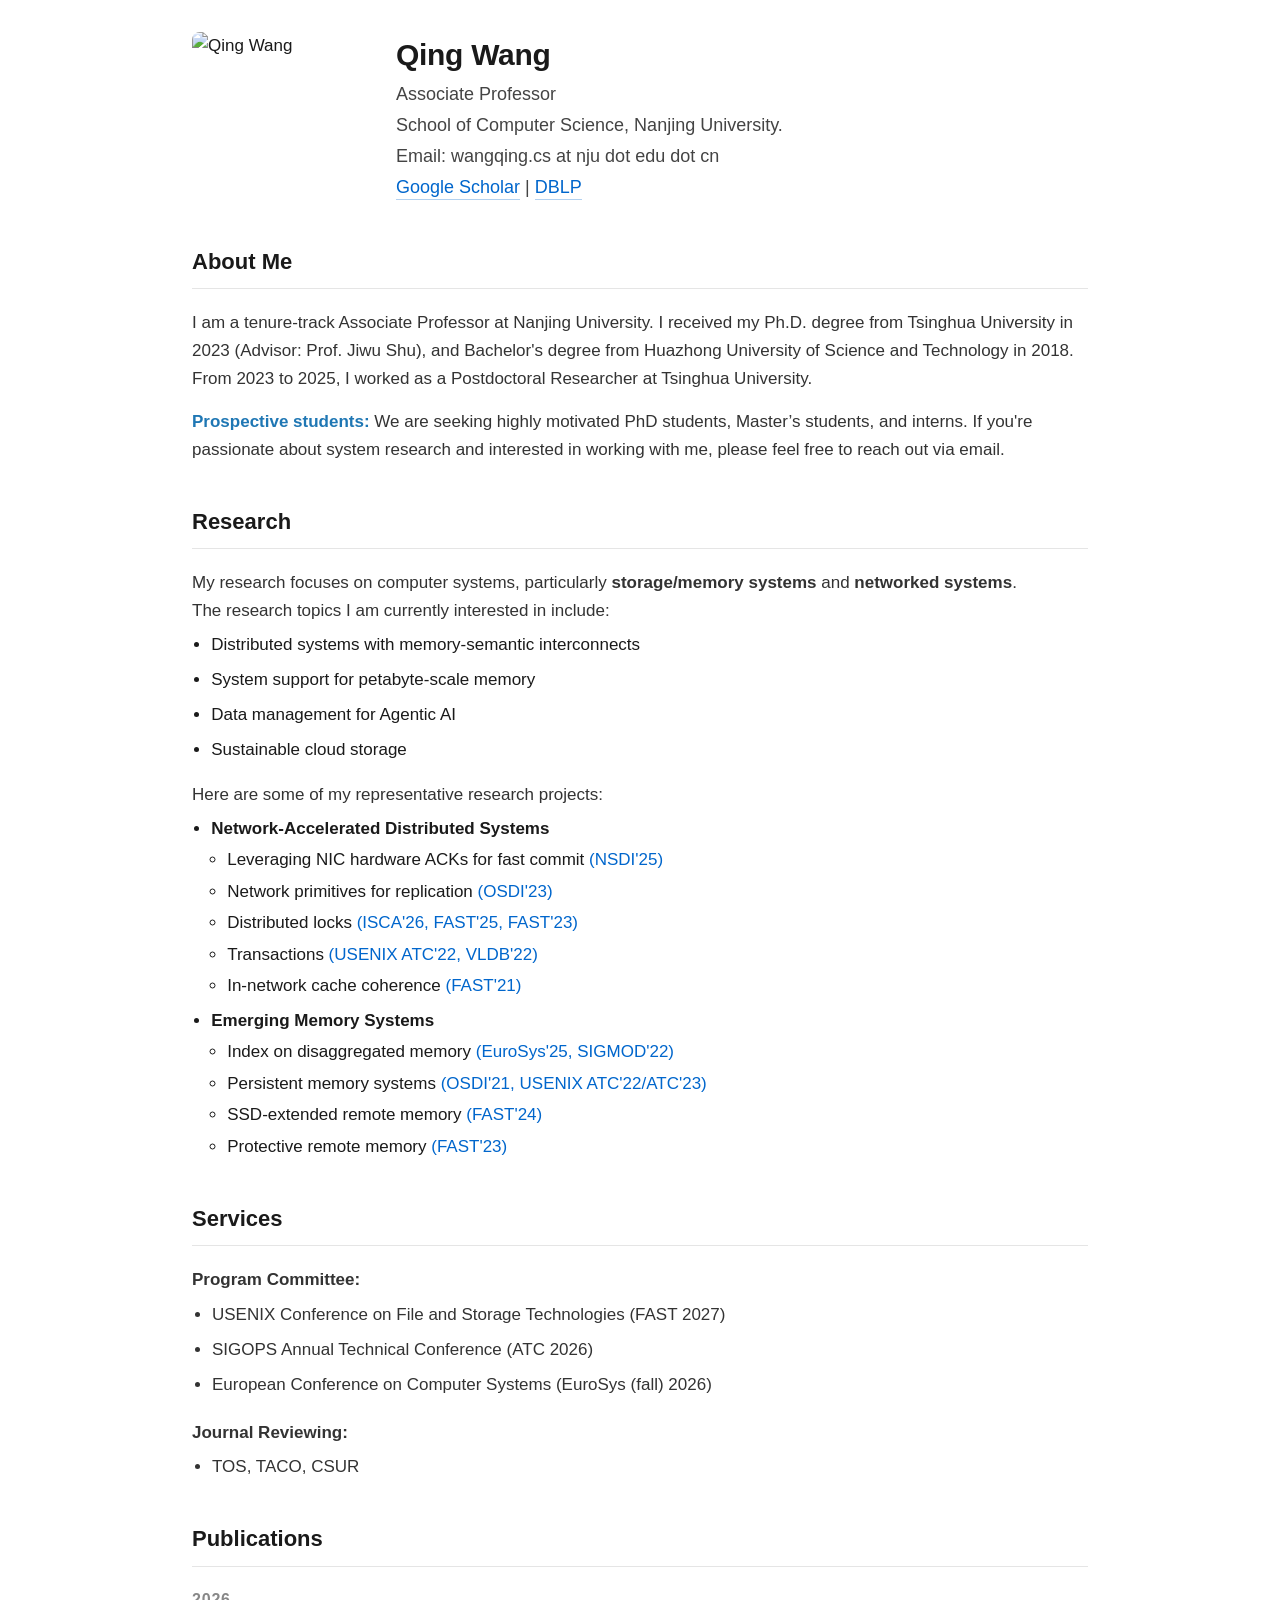
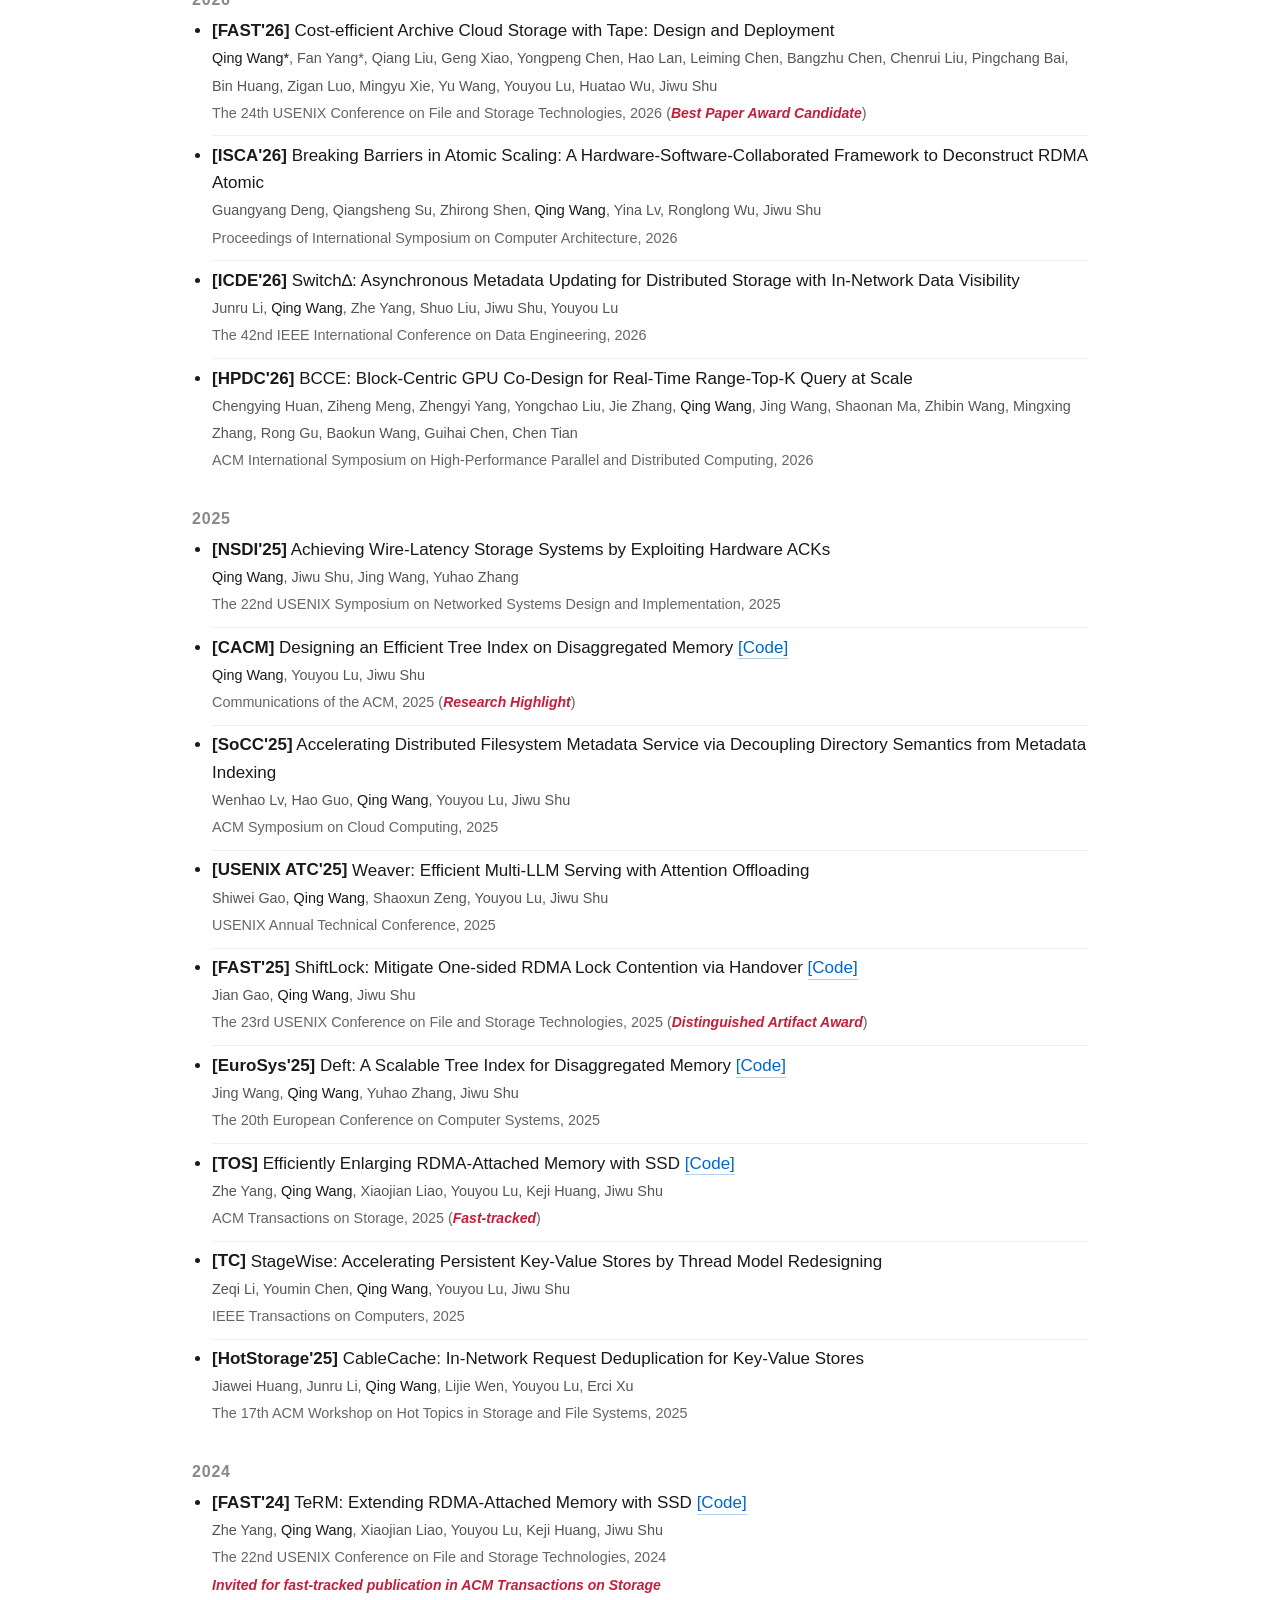
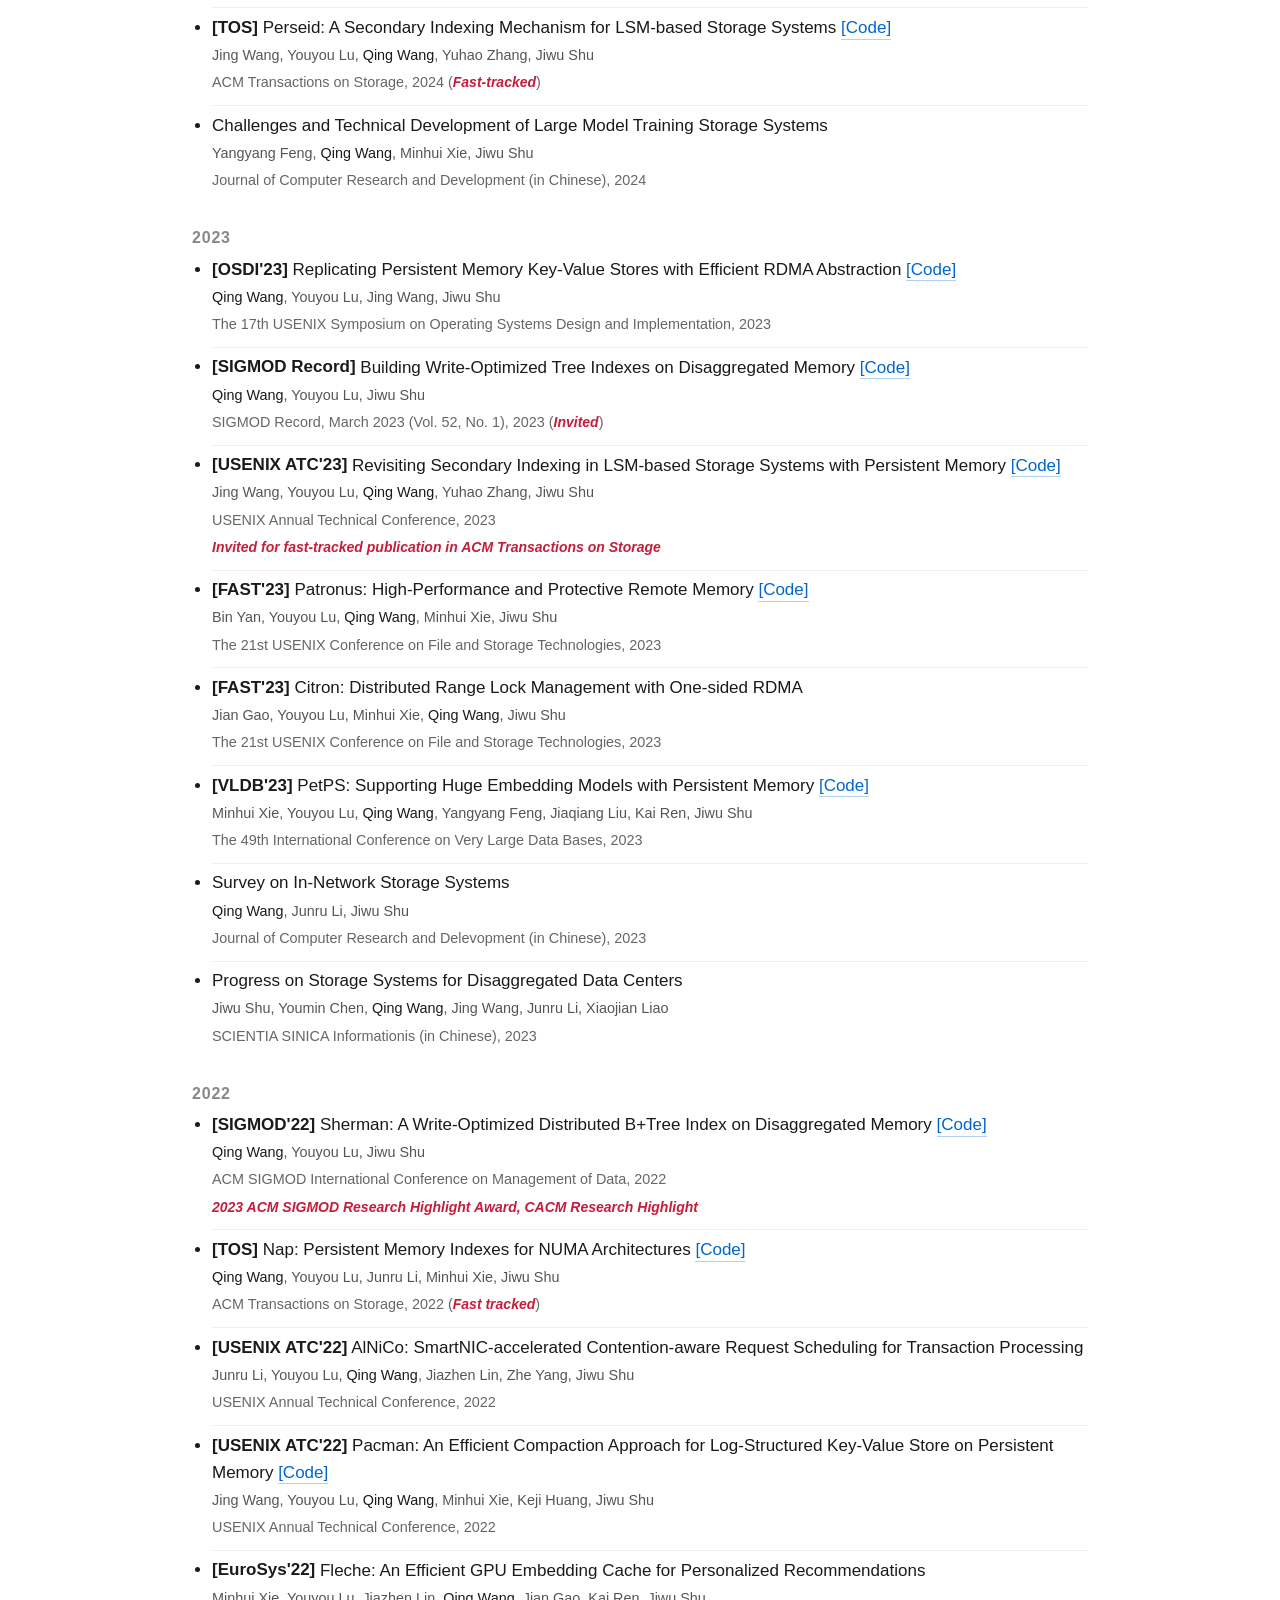
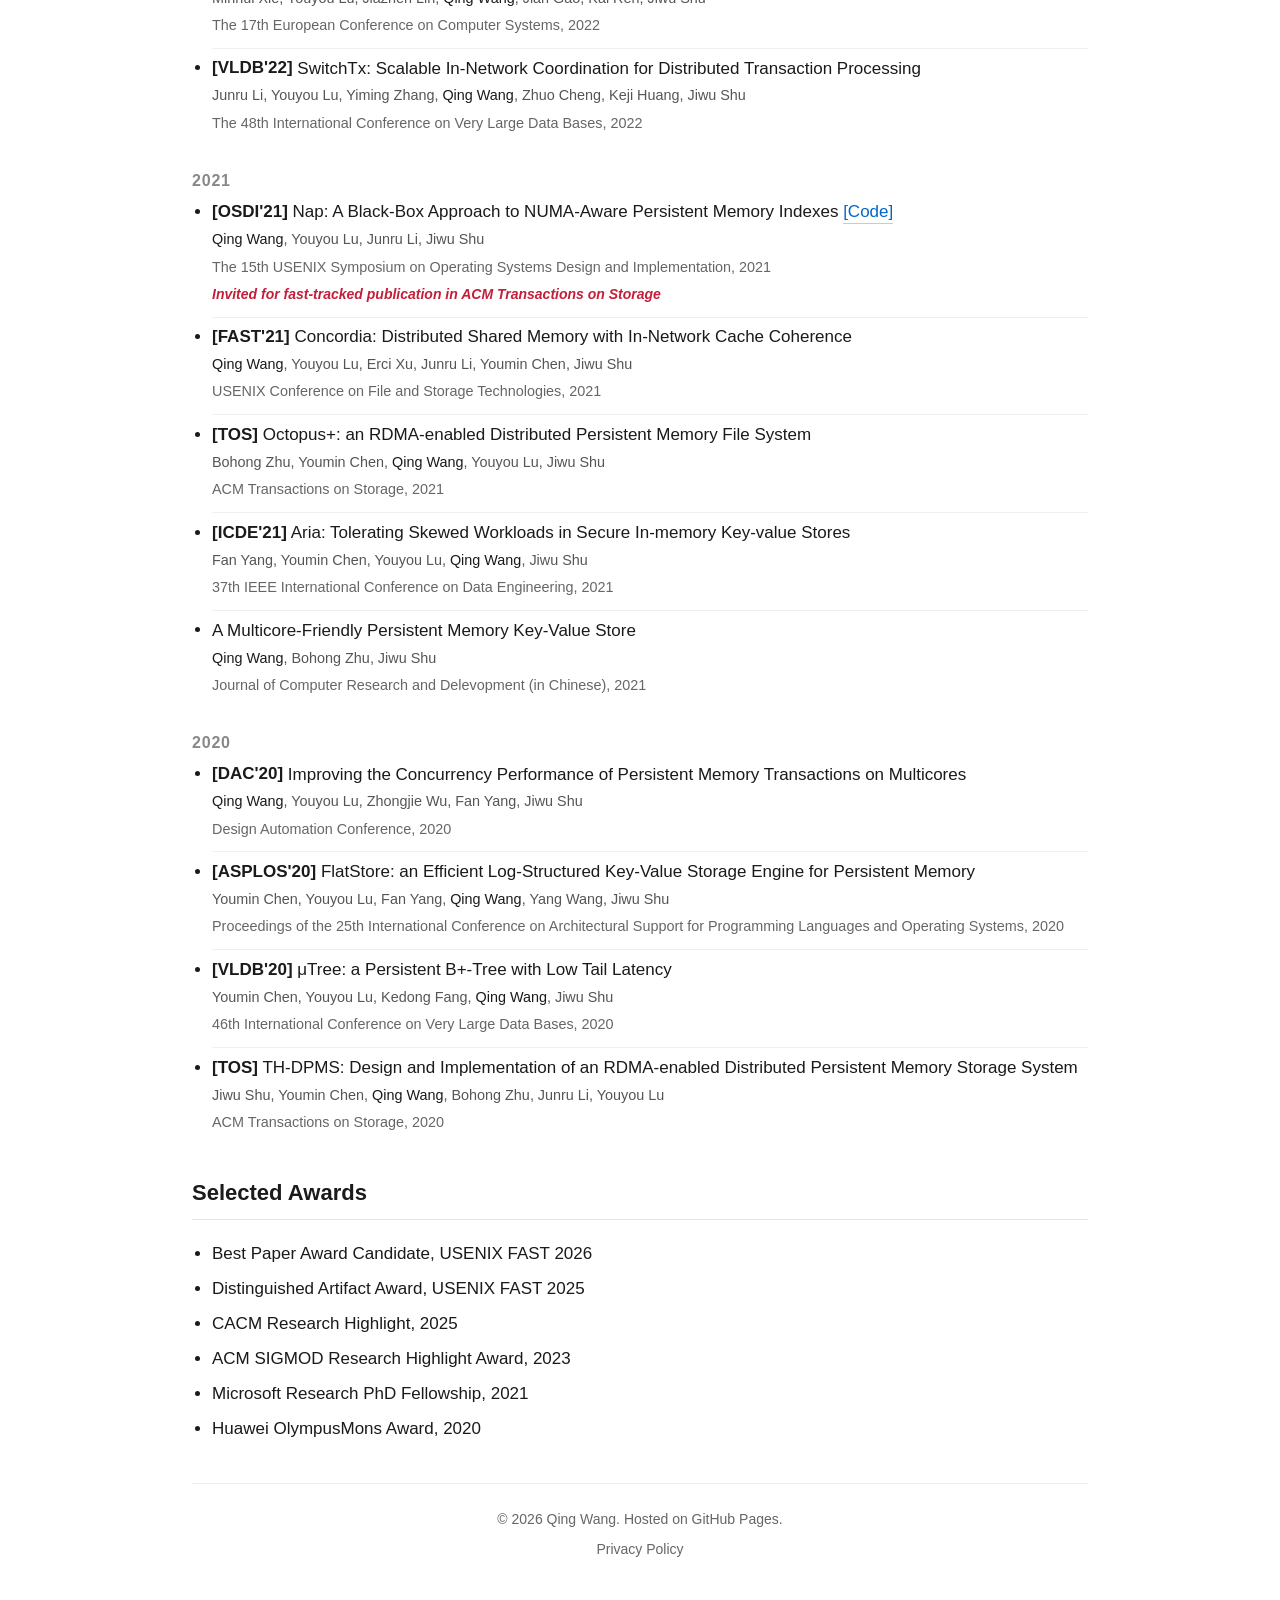
==== commit 5a33bc95: "Update homepage publications and research topics" ====
--- a/js_index.html
+++ b/js_index.html
@@ -93,7 +93,7 @@
           <ul>
             <li>Leveraging NIC hardware ACKs for fast commit <span class="blue-tag">(NSDI'25)</span></li>
             <li>Network primitives for replication <span class="blue-tag">(OSDI'23)</span></li>
-            <li>Distributed locks <span class="blue-tag">(FAST'25, FAST'23)</span></li>
+            <li>Distributed locks <span class="blue-tag">(ISCA'26, FAST'25, FAST'23)</span></li>
             <li>Transactions <span class="blue-tag">(USENIX ATC'22, VLDB'22)</span></li>
             <li>In-network cache coherence <span class="blue-tag">(FAST'21)</span></li>
           </ul>
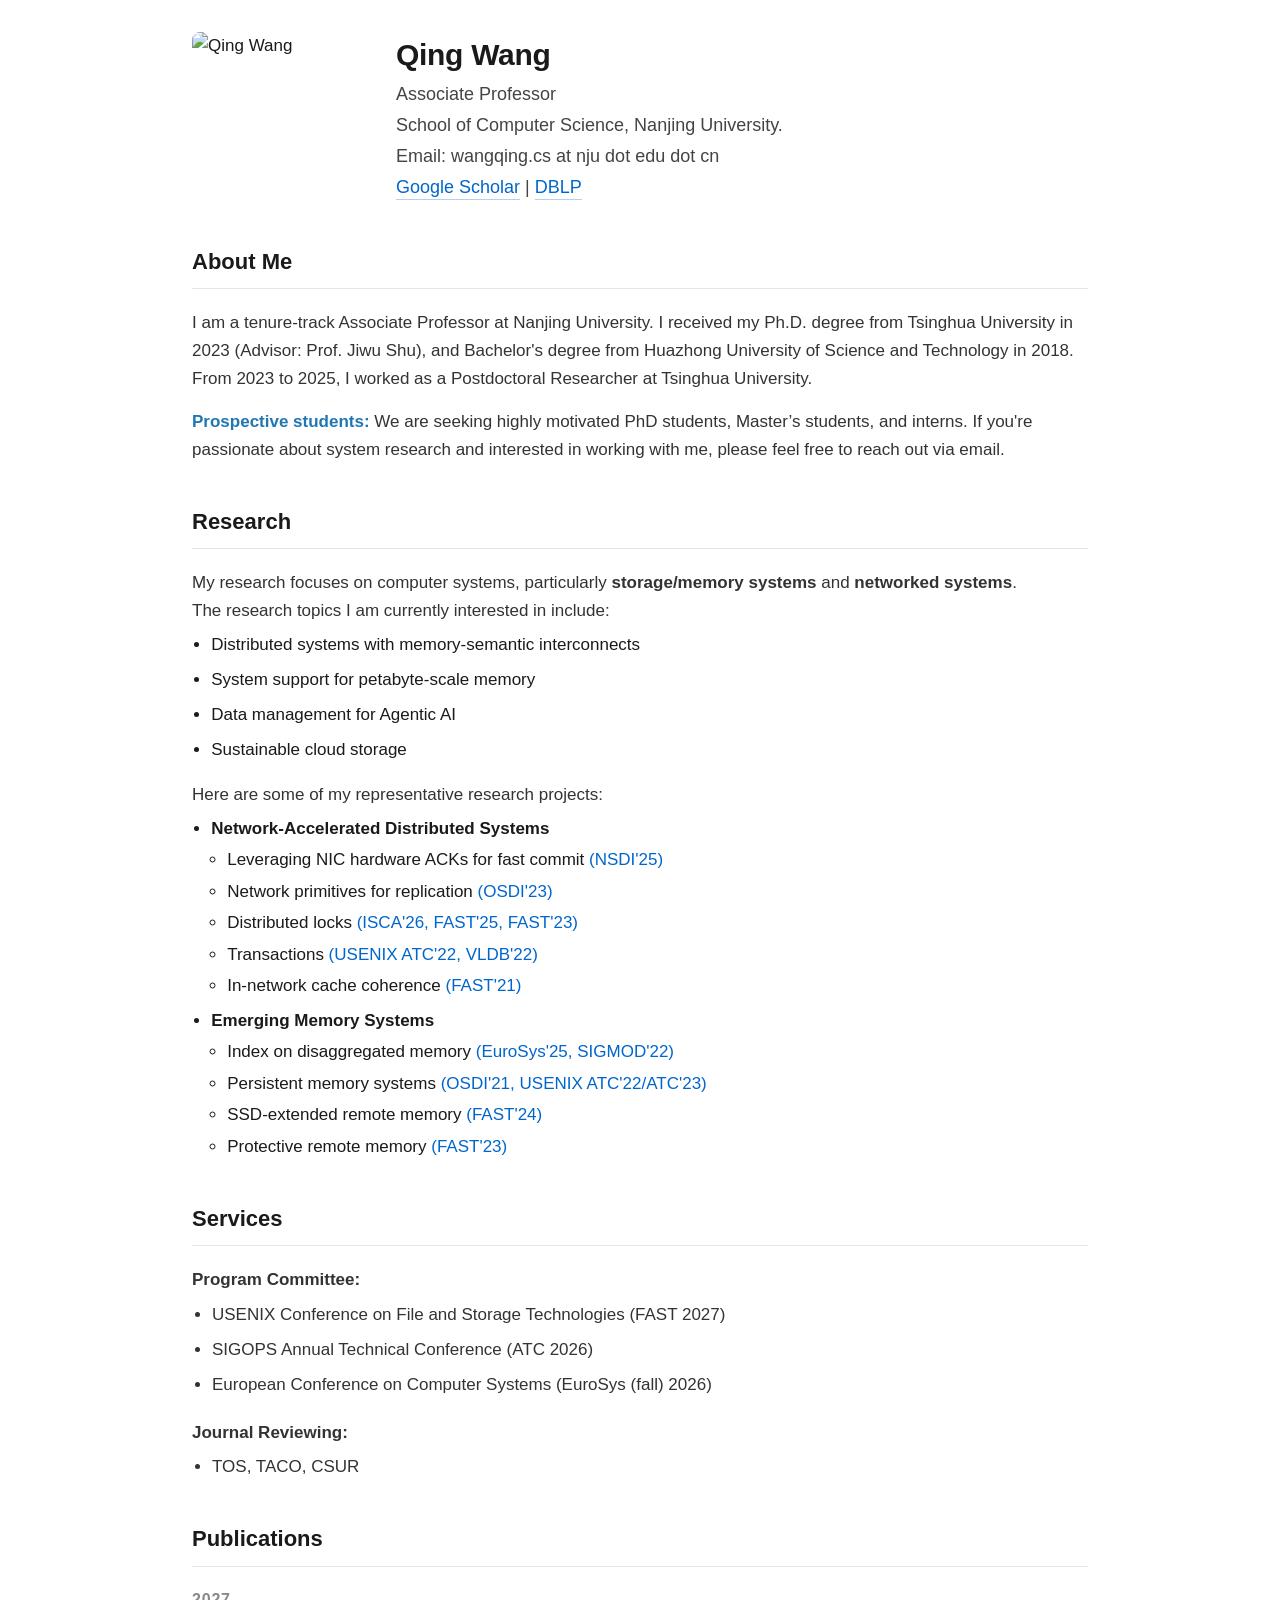
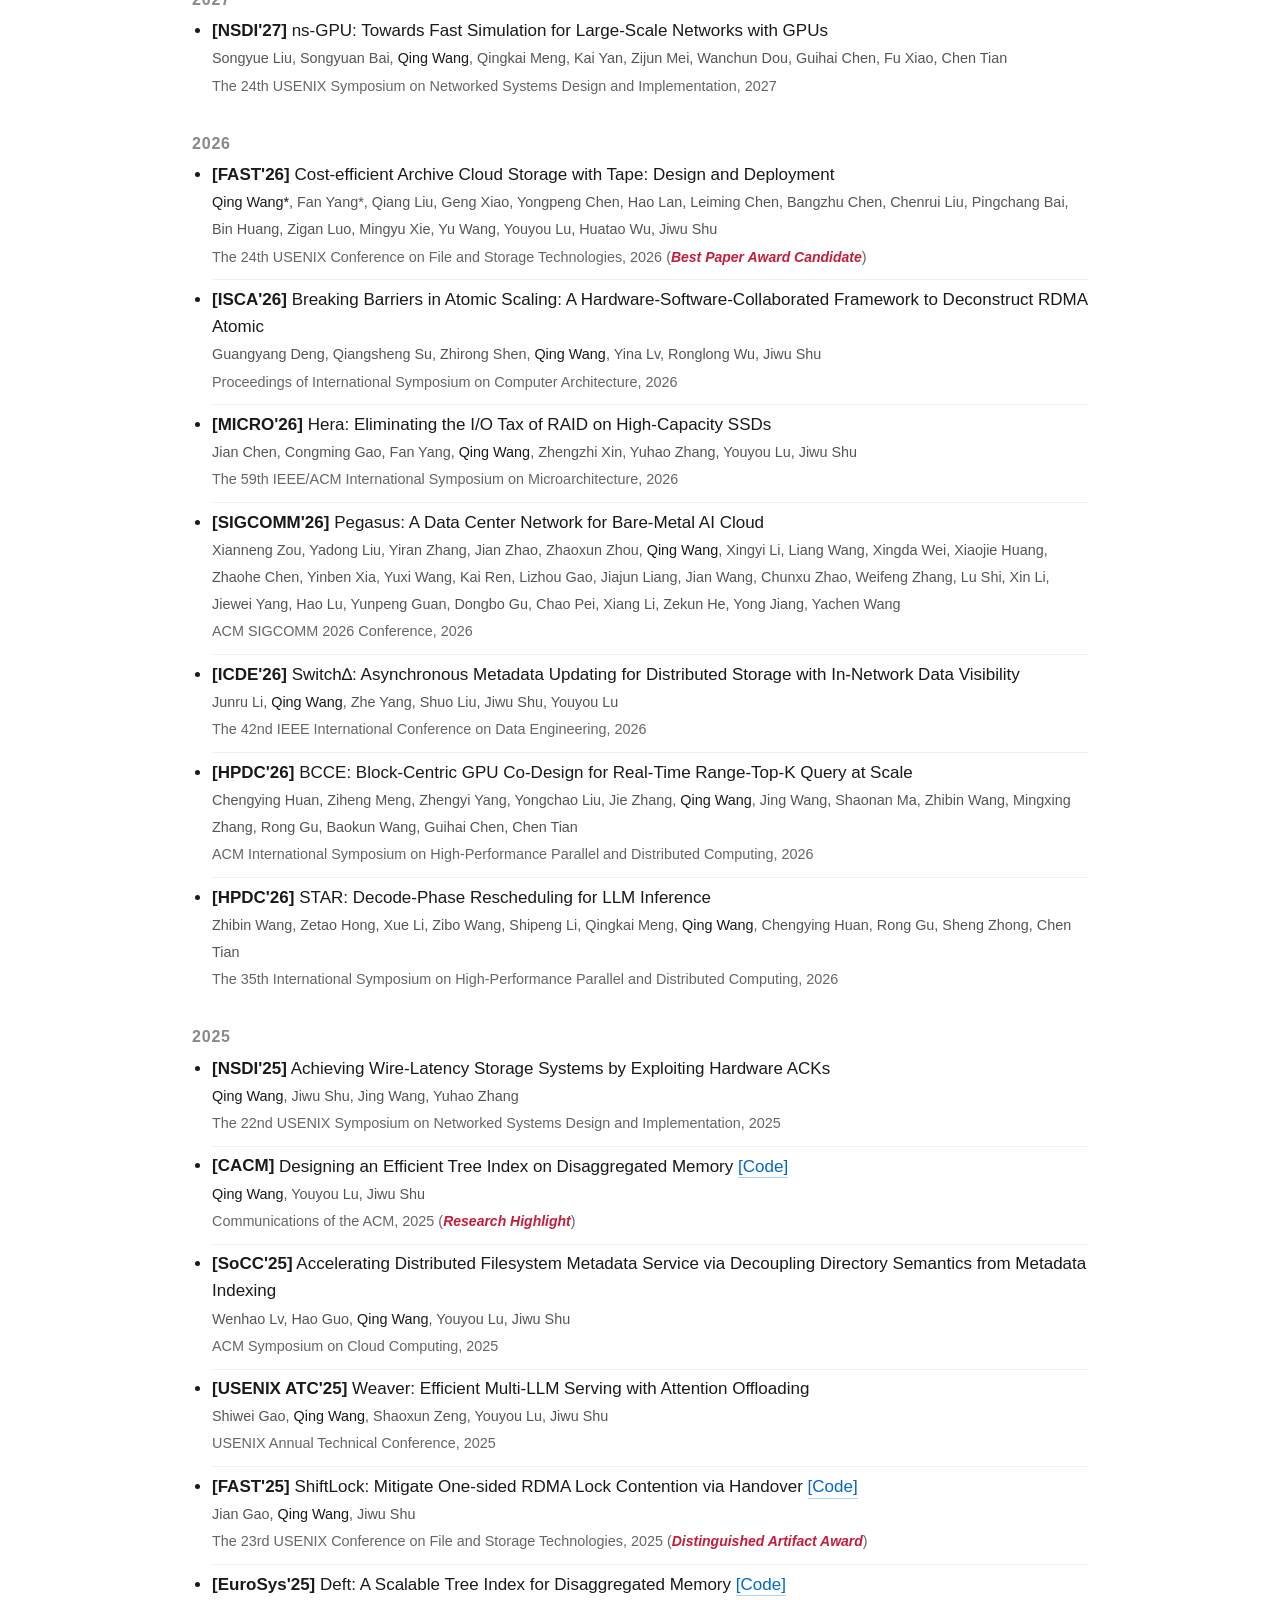
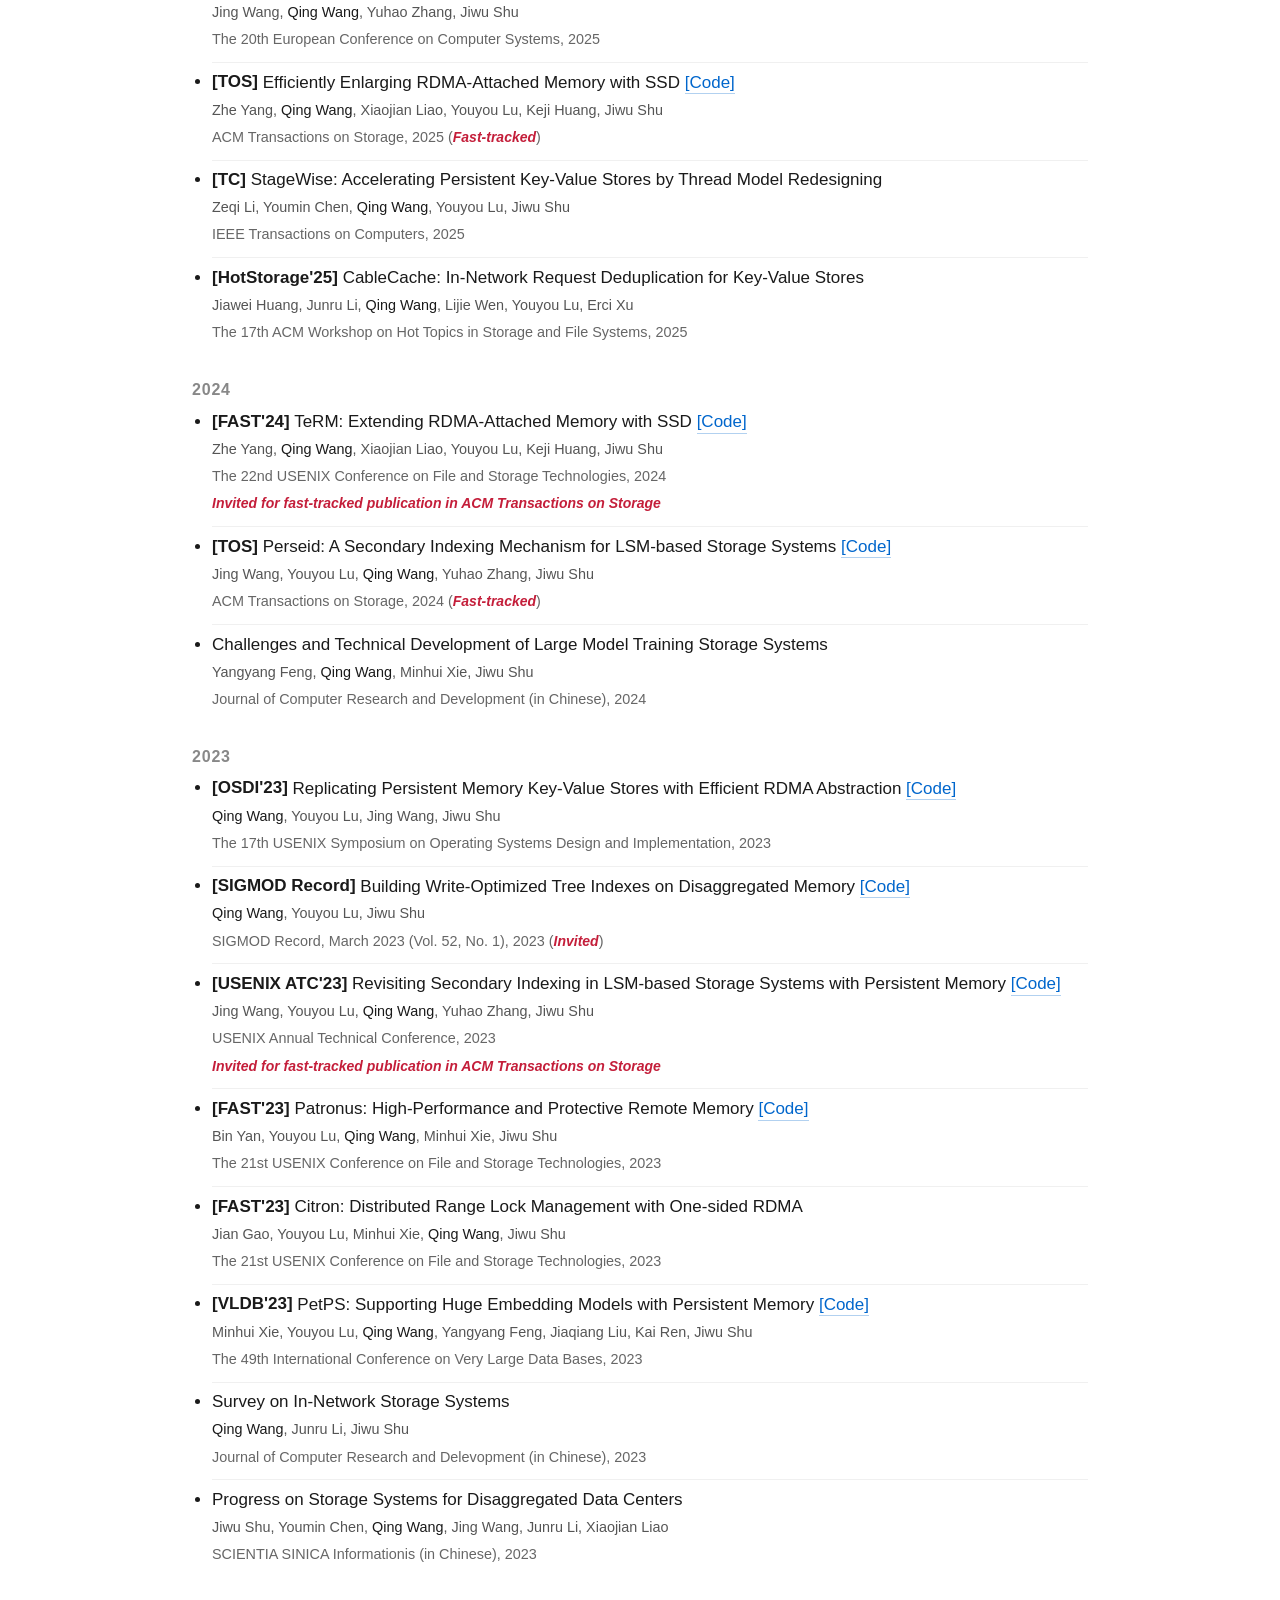
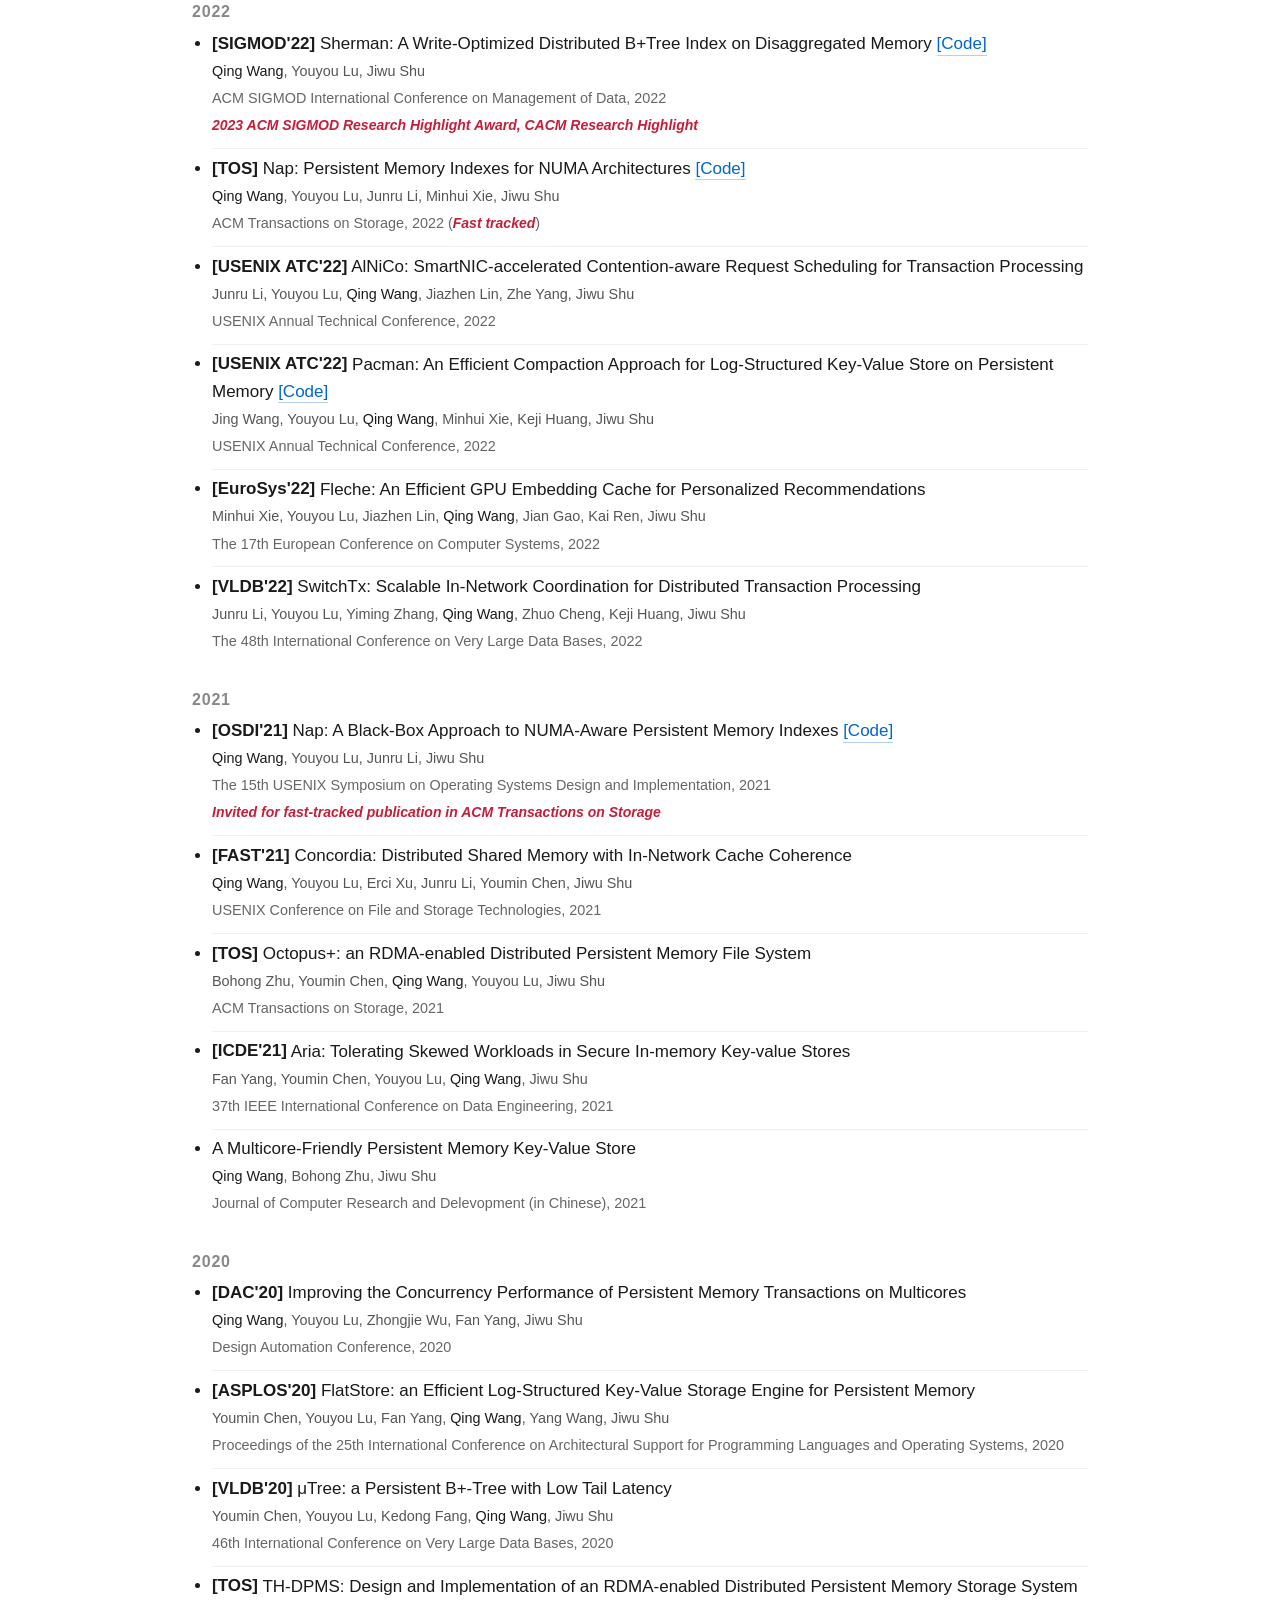
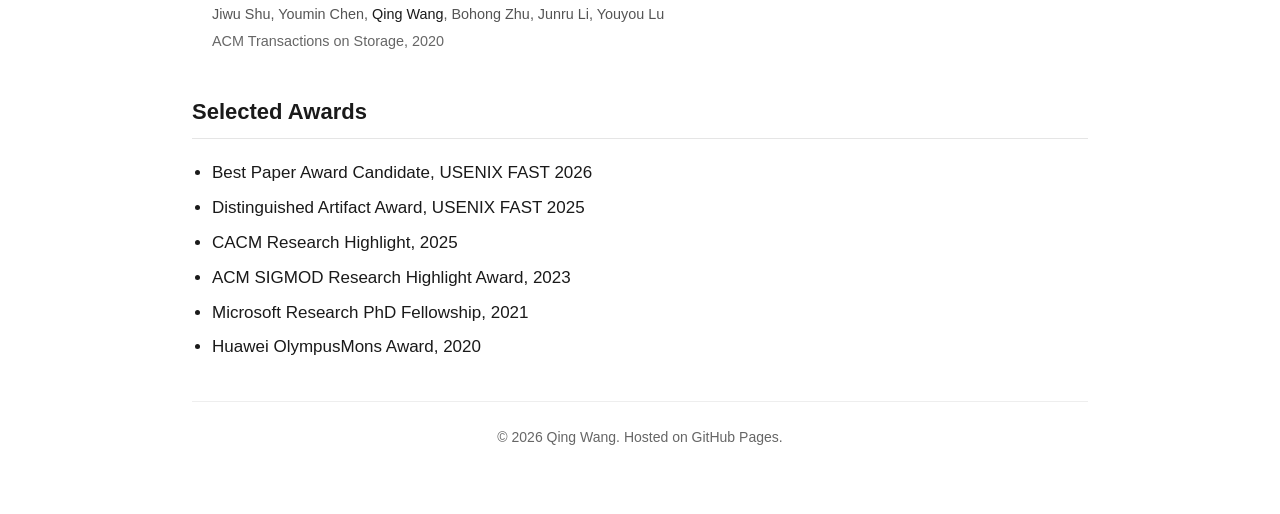
==== commit 8e1feafa: "Replace visitor map with Cloudflare analytics" ====
--- a/js_index.html
+++ b/js_index.html
@@ -148,11 +148,13 @@
 
   <footer>
     <p>© 2026 Qing Wang. Hosted on GitHub Pages.</p>
-    <p class="footer-links"><a href="/privacy/">Privacy Policy</a></p>
   </footer>
   </div>
 
+  <!-- Cloudflare Web Analytics -->
+  <script type="module" src="https://static.cloudflareinsights.com/beacon.min.js"
+    data-cf-beacon='{"token": "f4e0fcb10f80484ba989af884645277d"}'></script>
+  <!-- End Cloudflare Web Analytics -->
   <script src="script.js"></script>
-  <a href="https://clustrmaps.com/site/1bf7f" title="Visit tracker" aria-hidden="true"><img src="//clustrmaps.com/map_v2.png?cl=ffffff&amp;w=70&amp;t=n&amp;d=5d4Hb7bouyA-GKIIr2jc4hjqvXWkMD-2kiiFJrlUkPQ" width="0" height="0" alt="" /></a>
 </body>
 </html>
--- a/style.css
+++ b/style.css
@@ -362,18 +362,6 @@
   color: #666;
 }
 
-.footer-links {
-  margin-top: 0.45rem;
-}
-
-.footer-links a {
-  color: #666;
-}
-
-.footer-links a:hover {
-  color: #0066cc;
-}
-
 /* ===== Awards 列表：与 Services 节奏一致 ===== */
 #awards ul {
   margin-top: 0.25em;
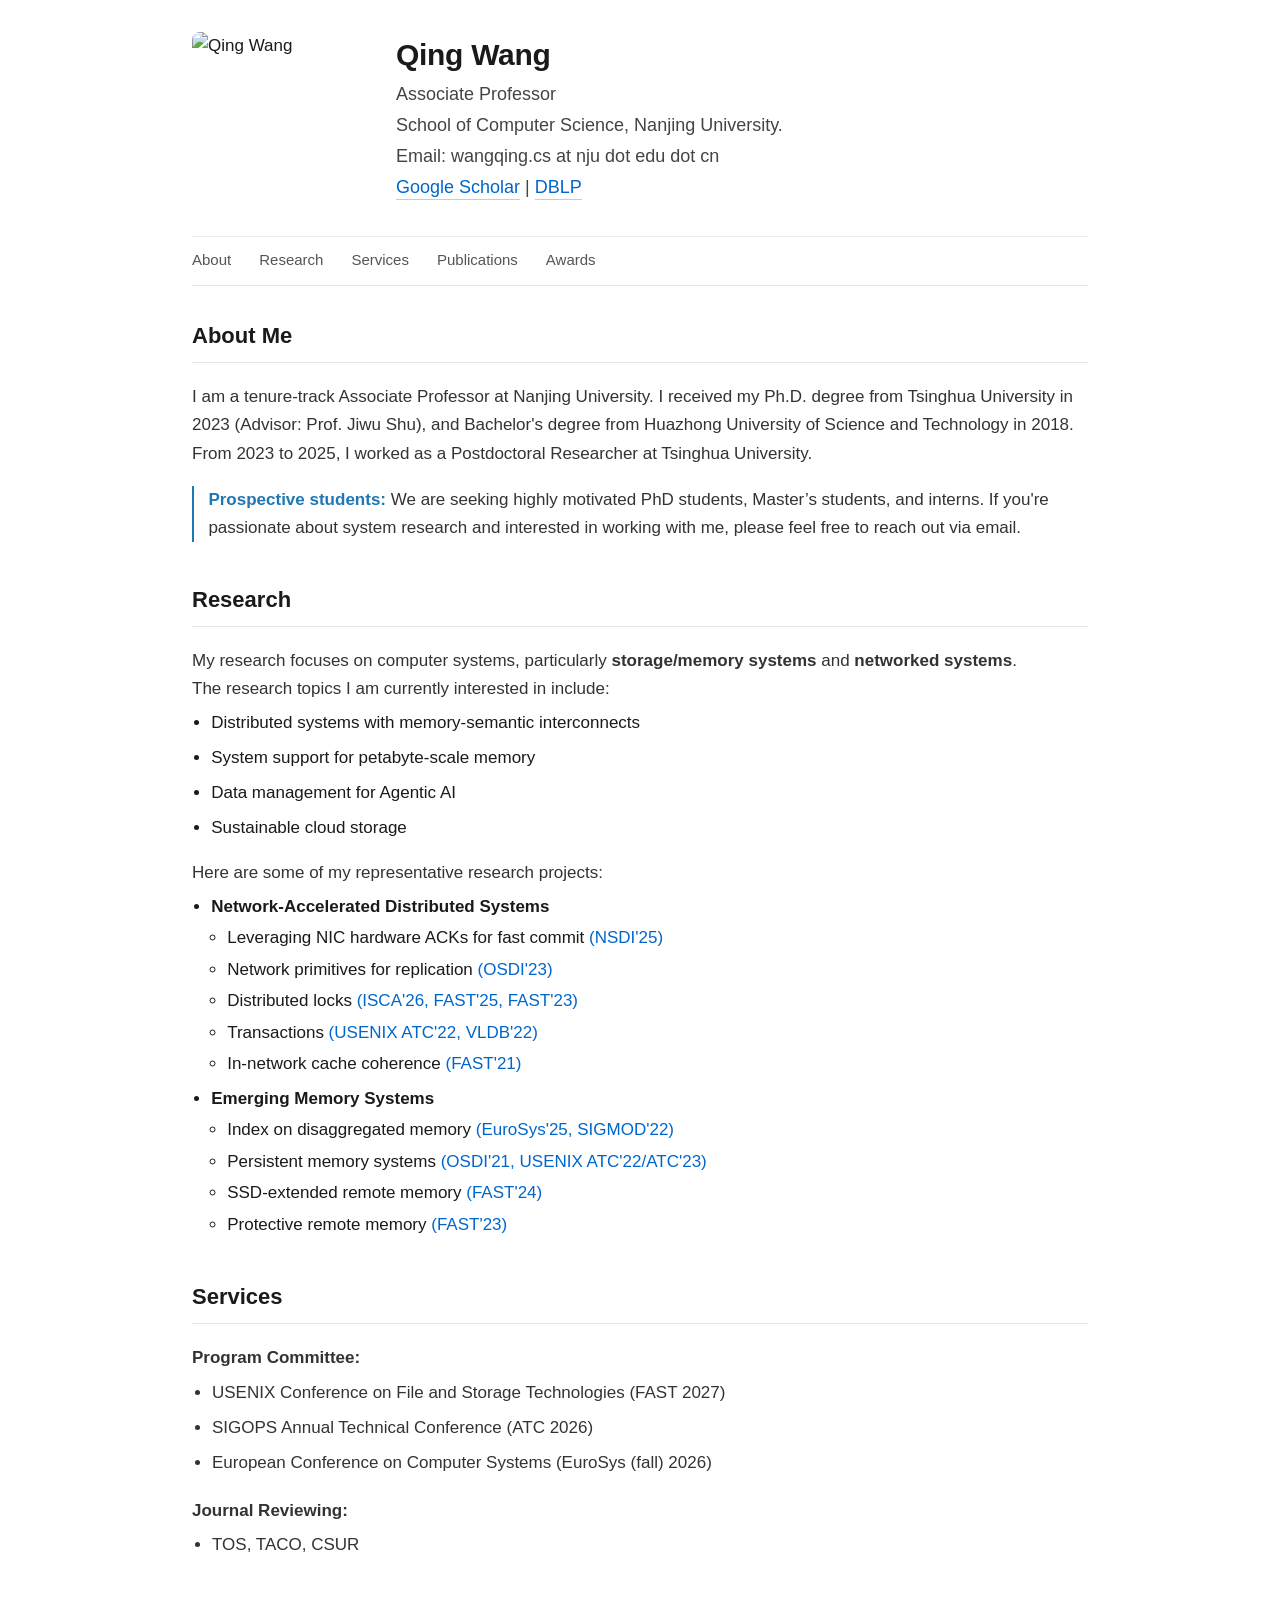
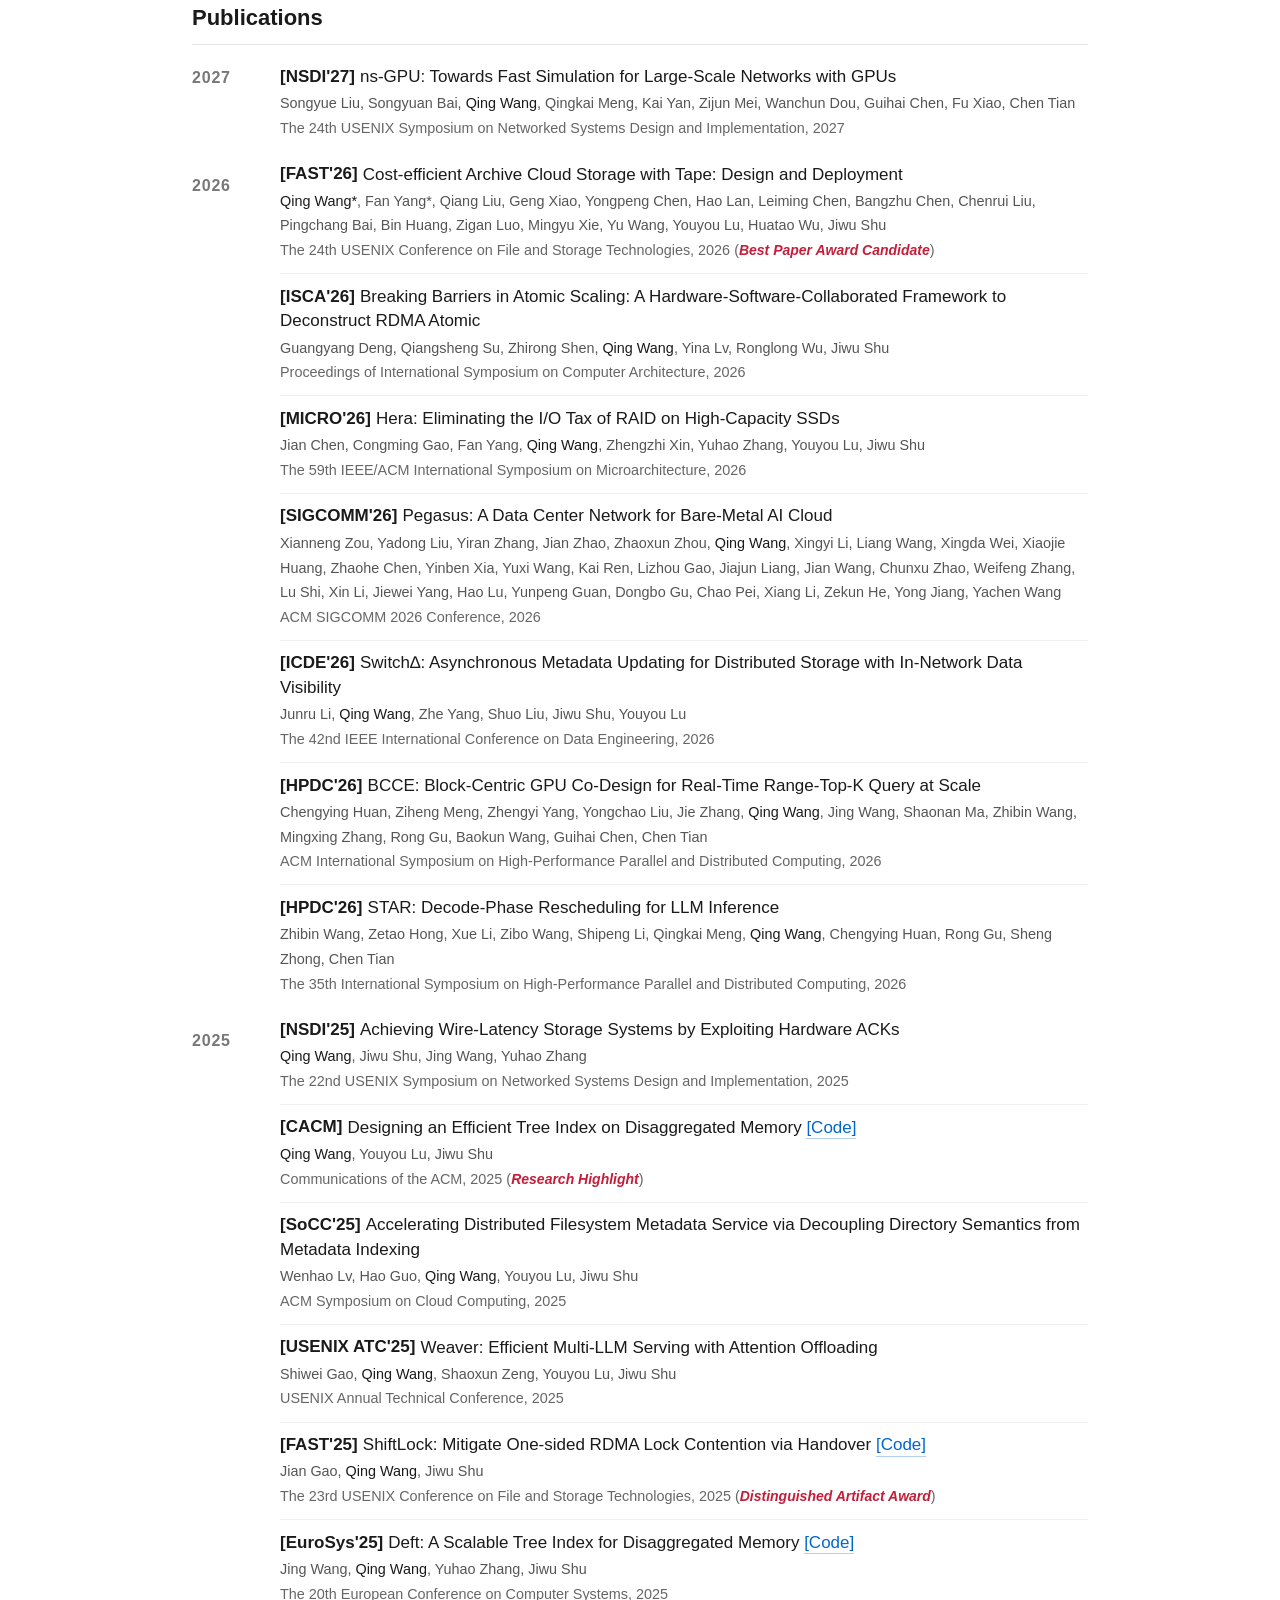
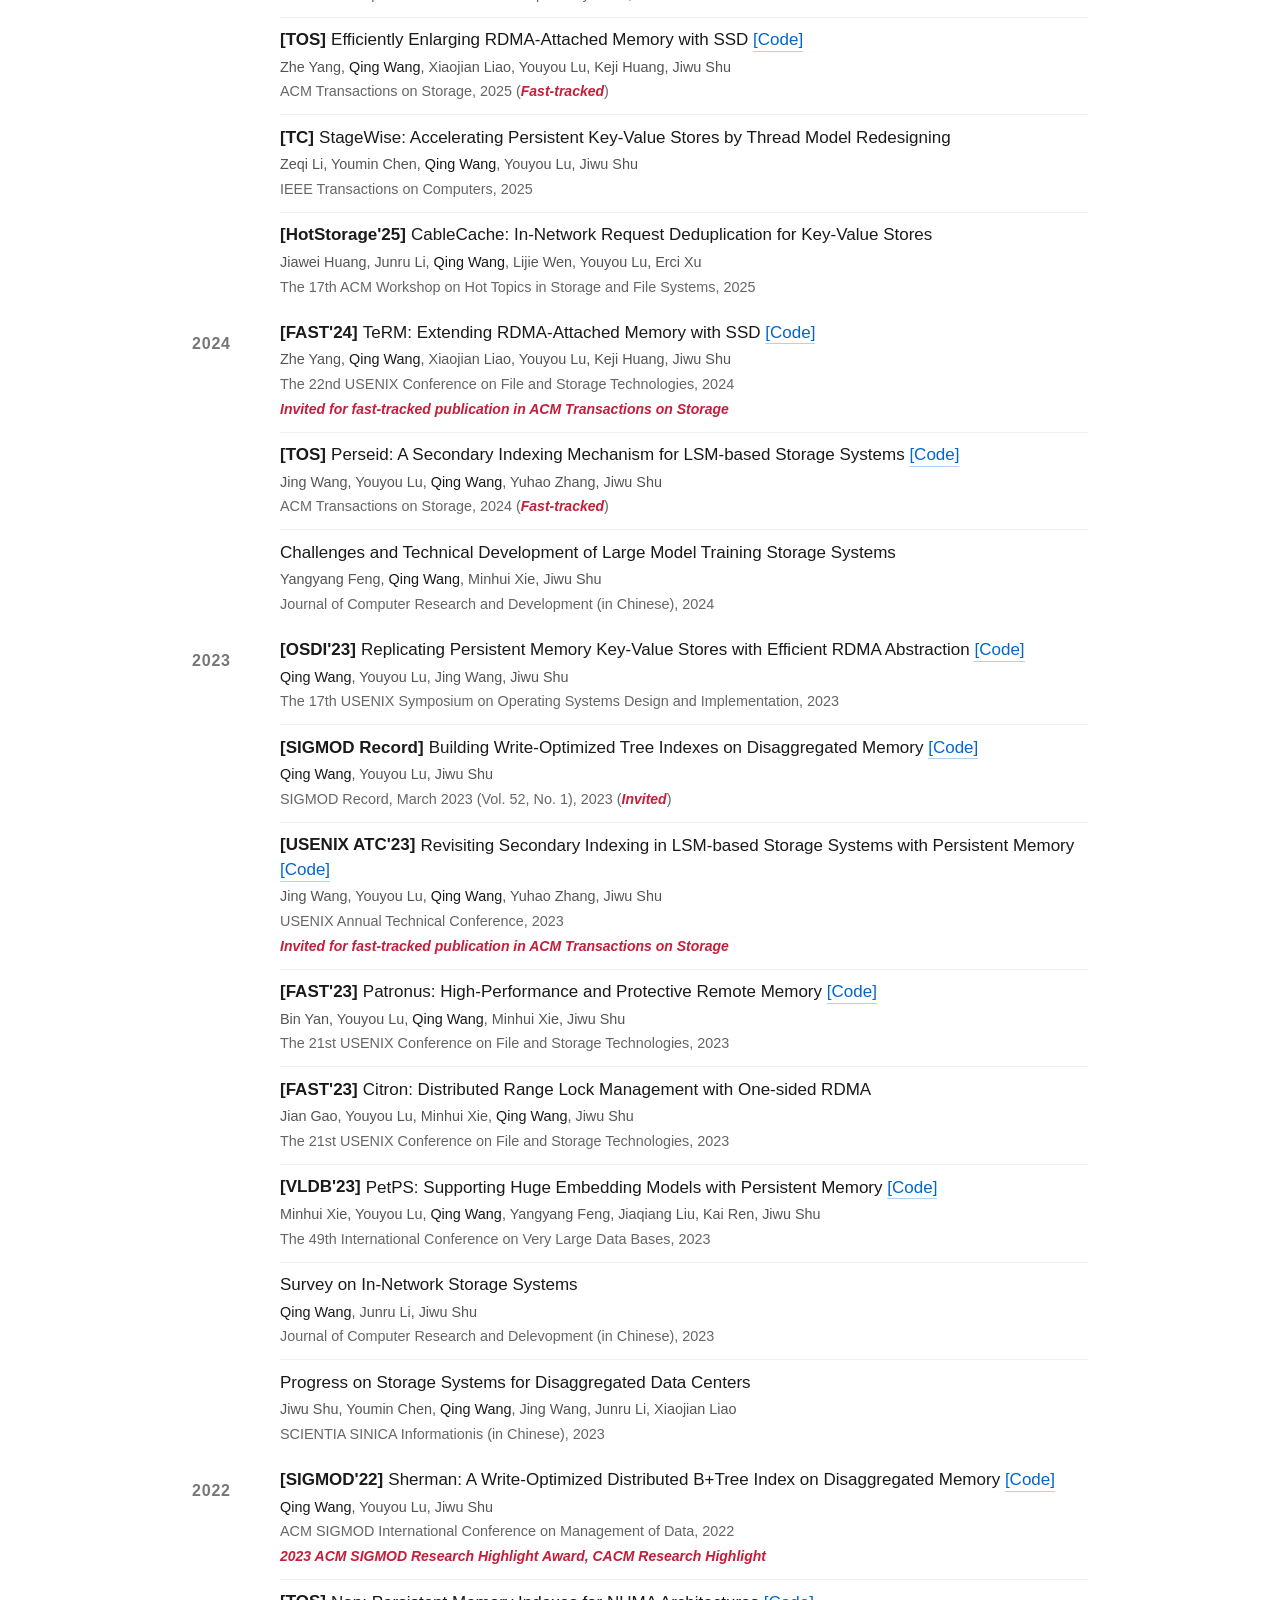
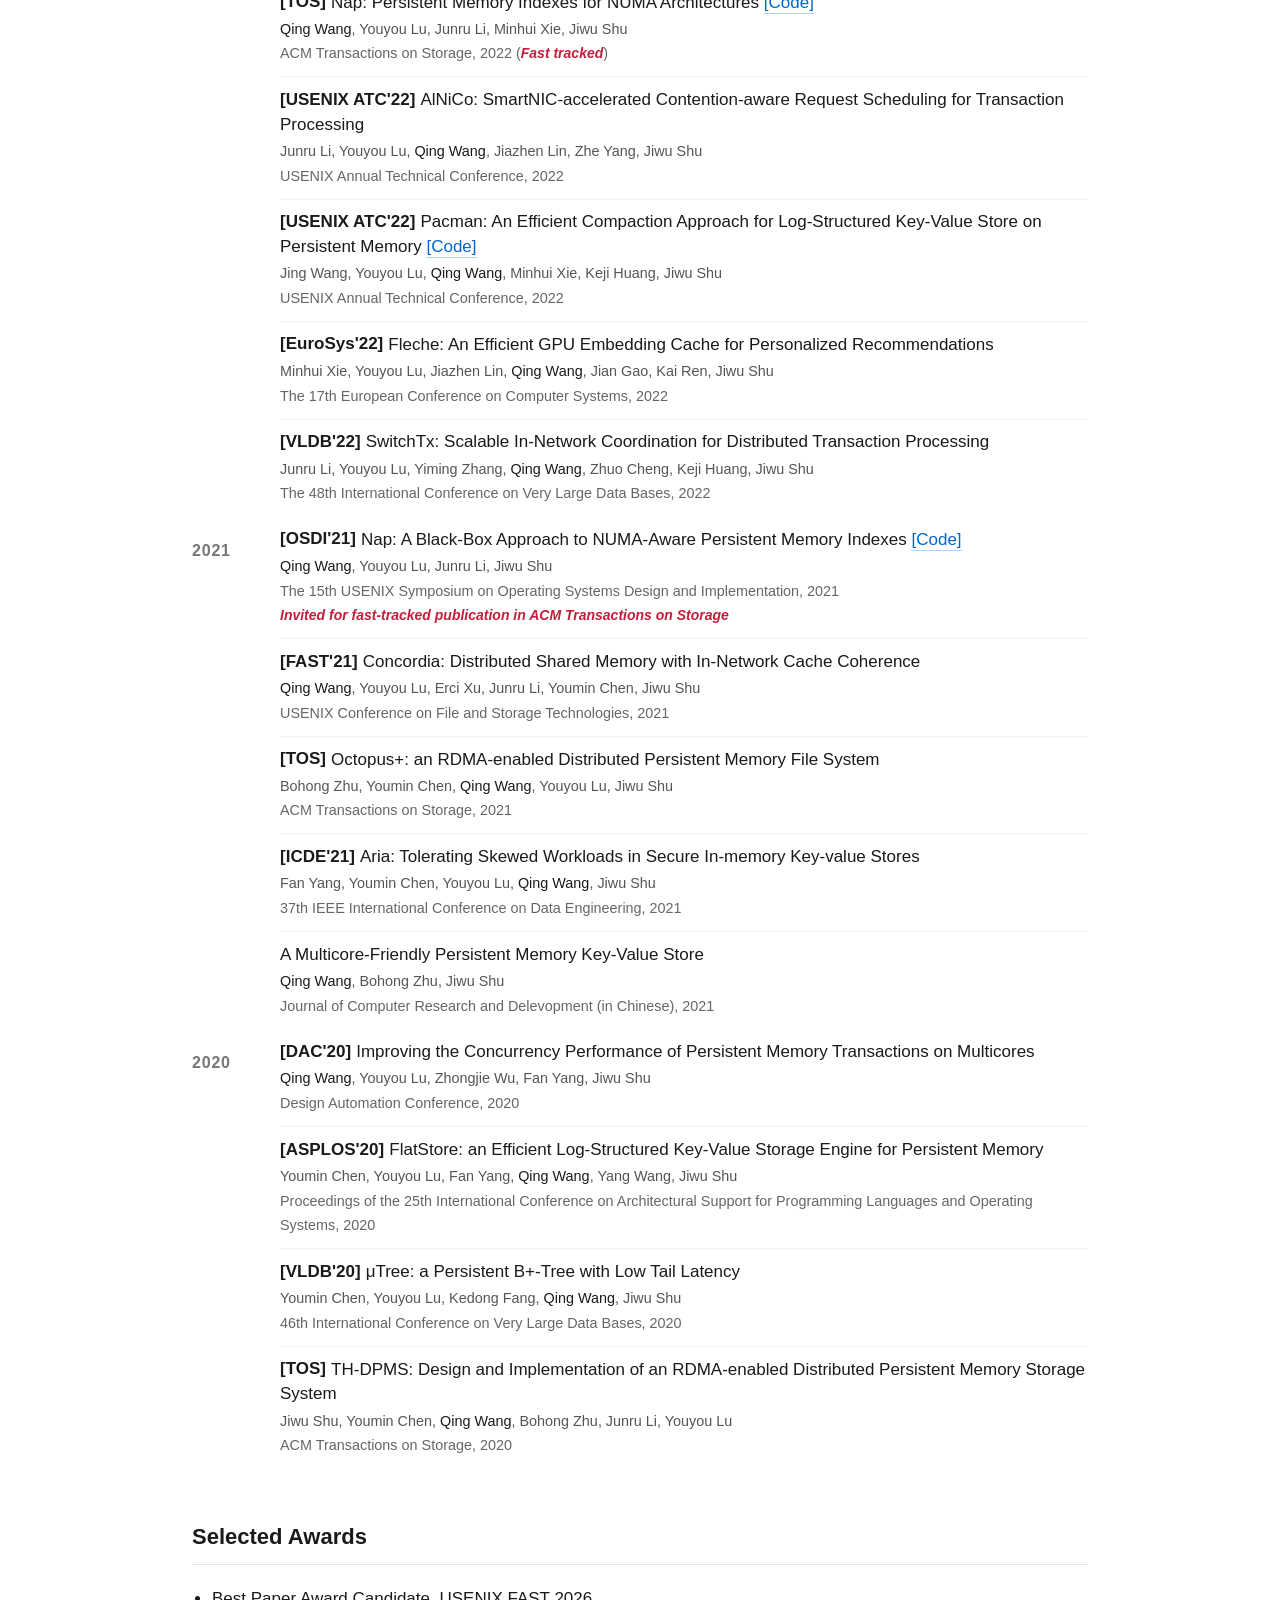
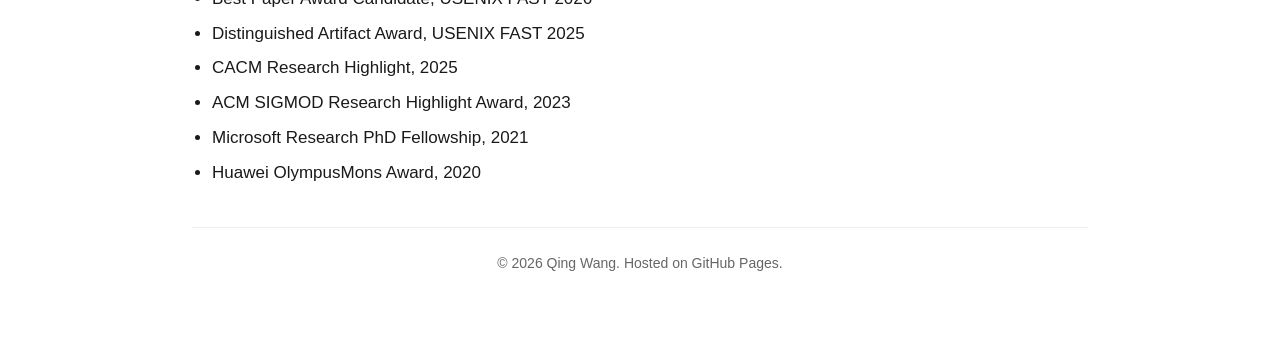
==== commit fbe2d557: "Refine homepage navigation and publication layout" ====
--- a/js_index.html
+++ b/js_index.html
@@ -57,6 +57,14 @@
       </p>
     </div>
   </header>
+
+  <nav class="section-nav" aria-label="Page sections">
+    <a href="#about">About</a>
+    <a href="#research">Research</a>
+    <a href="#services">Services</a>
+    <a href="#publications">Publications</a>
+    <a href="#awards">Awards</a>
+  </nav>
 
   <main>
     <section id="about">
--- a/style.css
+++ b/style.css
@@ -95,13 +95,39 @@
   }
 }
 
+/* ===== 页内导航 ===== */
+.section-nav {
+  position: sticky;
+  top: 0;
+  z-index: 10;
+  display: flex;
+  gap: 1.75rem;
+  padding: 0.7rem 0;
+  margin-bottom: 2rem;
+  background: #fff;
+  border-top: 1px solid #ececec;
+  border-bottom: 1px solid #e2e2e2;
+}
+
+.section-nav a {
+  color: #555;
+  font-size: 0.9375rem;
+  font-weight: 500;
+  padding: 0;
+}
+
+.section-nav a:hover {
+  color: #0066cc;
+}
+
 /* ===== 主内容区 ===== */
 main {
-  padding-top: 0.5rem;
+  padding-top: 0;
 }
 
 section {
   margin-bottom: 2.5rem;
+  scroll-margin-top: 4rem;
 }
 
 section:last-of-type {
@@ -229,6 +255,12 @@
   color: #1f77b4;
 }
 
+#about p:last-child {
+  margin-top: 1.15rem;
+  padding-left: 0.9rem;
+  border-left: 2px solid #1f77b4;
+}
+
 /* ===== Services 区块 ===== */
 #services .service-label {
   margin: 0 0 0.4em 0;
@@ -278,14 +310,44 @@
 }
 
 /* ===== 论文与奖项 ===== */
+#paper-list {
+  display: grid;
+  grid-template-columns: 4rem minmax(0, 1fr);
+  column-gap: 1.5rem;
+}
+
+#paper-list > ul {
+  margin: 0 0 1.35rem;
+  padding: 0;
+  list-style: none;
+}
+
+.paper-heading {
+  display: block;
+  line-height: 1.45;
+  margin-bottom: 0.12rem;
+}
+
+.paper-title {
+  font-weight: 500;
+}
+
+.paper-venue-tag {
+  font-weight: 650;
+  margin-right: 0.3em;
+}
+
 .authors {
+  display: inline;
   font-size: 0.9rem;
   color: #555;
+  line-height: 1.45;
 }
 
 .venue-full {
   font-size: 0.9rem;
   color: #666;
+  line-height: 1.45;
 }
 
 .award-inline {
@@ -309,10 +371,9 @@
 
 /* 论文条目：与正文行高一致，上下 padding 对称 */
 #paper-list li {
-  margin-bottom: 0.25rem;
-  line-height: 1.6;
-  padding-top: 0.35rem;
-  padding-bottom: 0.35rem;
+  margin: 0;
+  line-height: 1.45;
+  padding: 0.65rem 0;
   border-top: 1px solid #f0f0f0;
 }
 
@@ -328,16 +389,21 @@
 
 /* 年份分组标题 */
 #paper-list h3 {
-  margin: 2rem 0 0.25rem 0;
+  margin: 0;
+  padding-top: 0.65rem;
   font-size: 1rem;
   font-weight: 600;
-  color: #888;
+  color: #777;
   letter-spacing: 0.05em;
   text-transform: uppercase;
 }
 
 #paper-list > h3:first-child {
-  margin-top: 0;
+  padding-top: 0;
+}
+
+#paper-list > h3:first-child + ul > li:first-child {
+  padding-top: 0;
 }
 
 /* paper list 加载/错误状态 */
@@ -385,25 +451,61 @@
     flex-direction: column;
     align-items: center;
     text-align: center;
-    padding-top: 1.5rem;
+    gap: 1rem;
+    padding: 1.25rem 0 1rem;
   }
 
   .header-flex .info {
     width: 100%;
   }
 
+  .header-flex h1 {
+    font-size: 1.5rem;
+  }
+
+  .header-flex .info p {
+    font-size: 1rem;
+  }
+
   .avatar-rect {
-    width: 120px;
-    height: 120px;
+    width: 104px;
+    height: 104px;
+  }
+
+  .section-nav {
+    justify-content: space-between;
+    gap: 0.5rem;
+    margin: 0 -0.15rem 1.75rem;
+    padding: 0.65rem 0.15rem;
+  }
+
+  .section-nav a {
+    font-size: 0.8125rem;
   }
 
   section {
     margin-bottom: 2rem;
   }
 
+  #paper-list {
+    display: block;
+  }
+
+  #paper-list h3 {
+    padding-top: 0;
+    margin: 1.75rem 0 0.2rem;
+  }
+
+  #paper-list > h3:first-child {
+    margin-top: 0;
+  }
+
+  #paper-list > ul {
+    margin-bottom: 0;
+  }
+
   #paper-list li {
-    margin-bottom: 0.25rem;
-    padding-bottom: 0.35rem;
+    padding: 0.55rem 0;
   }
 }
 
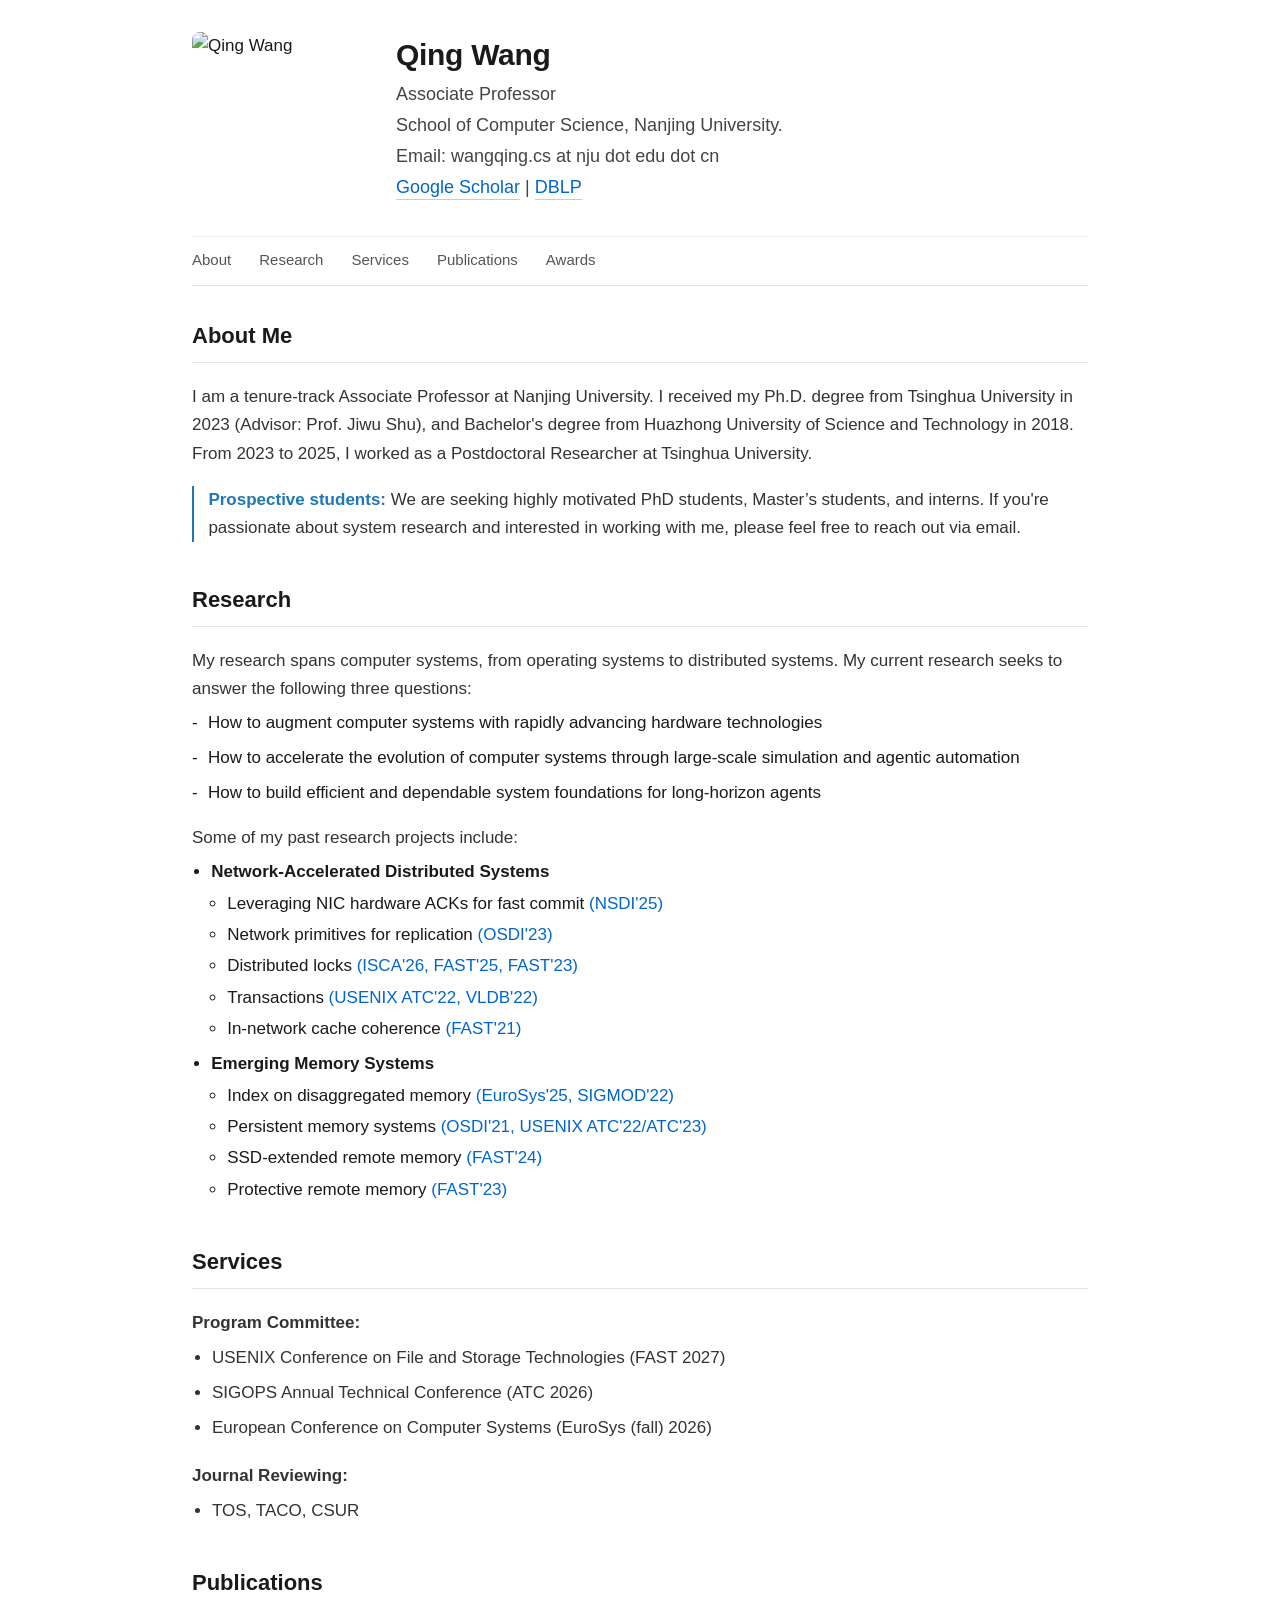
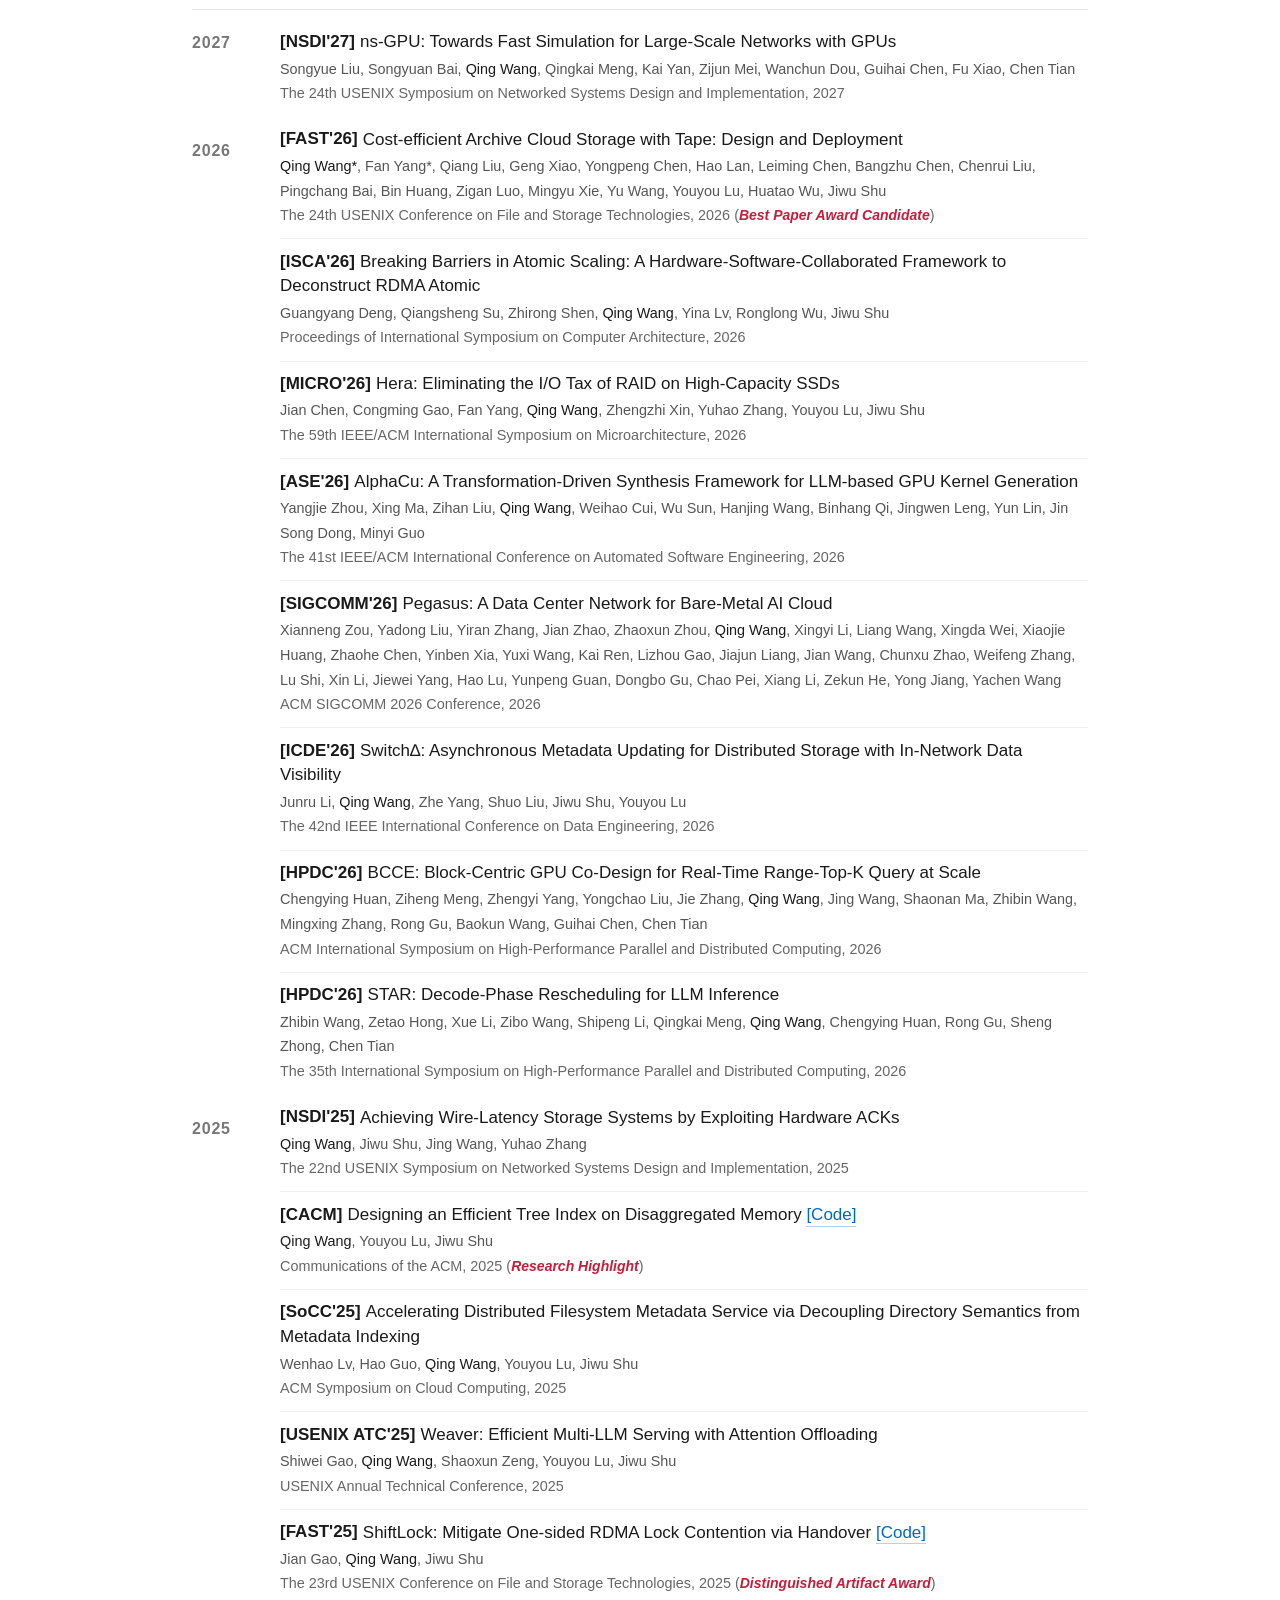
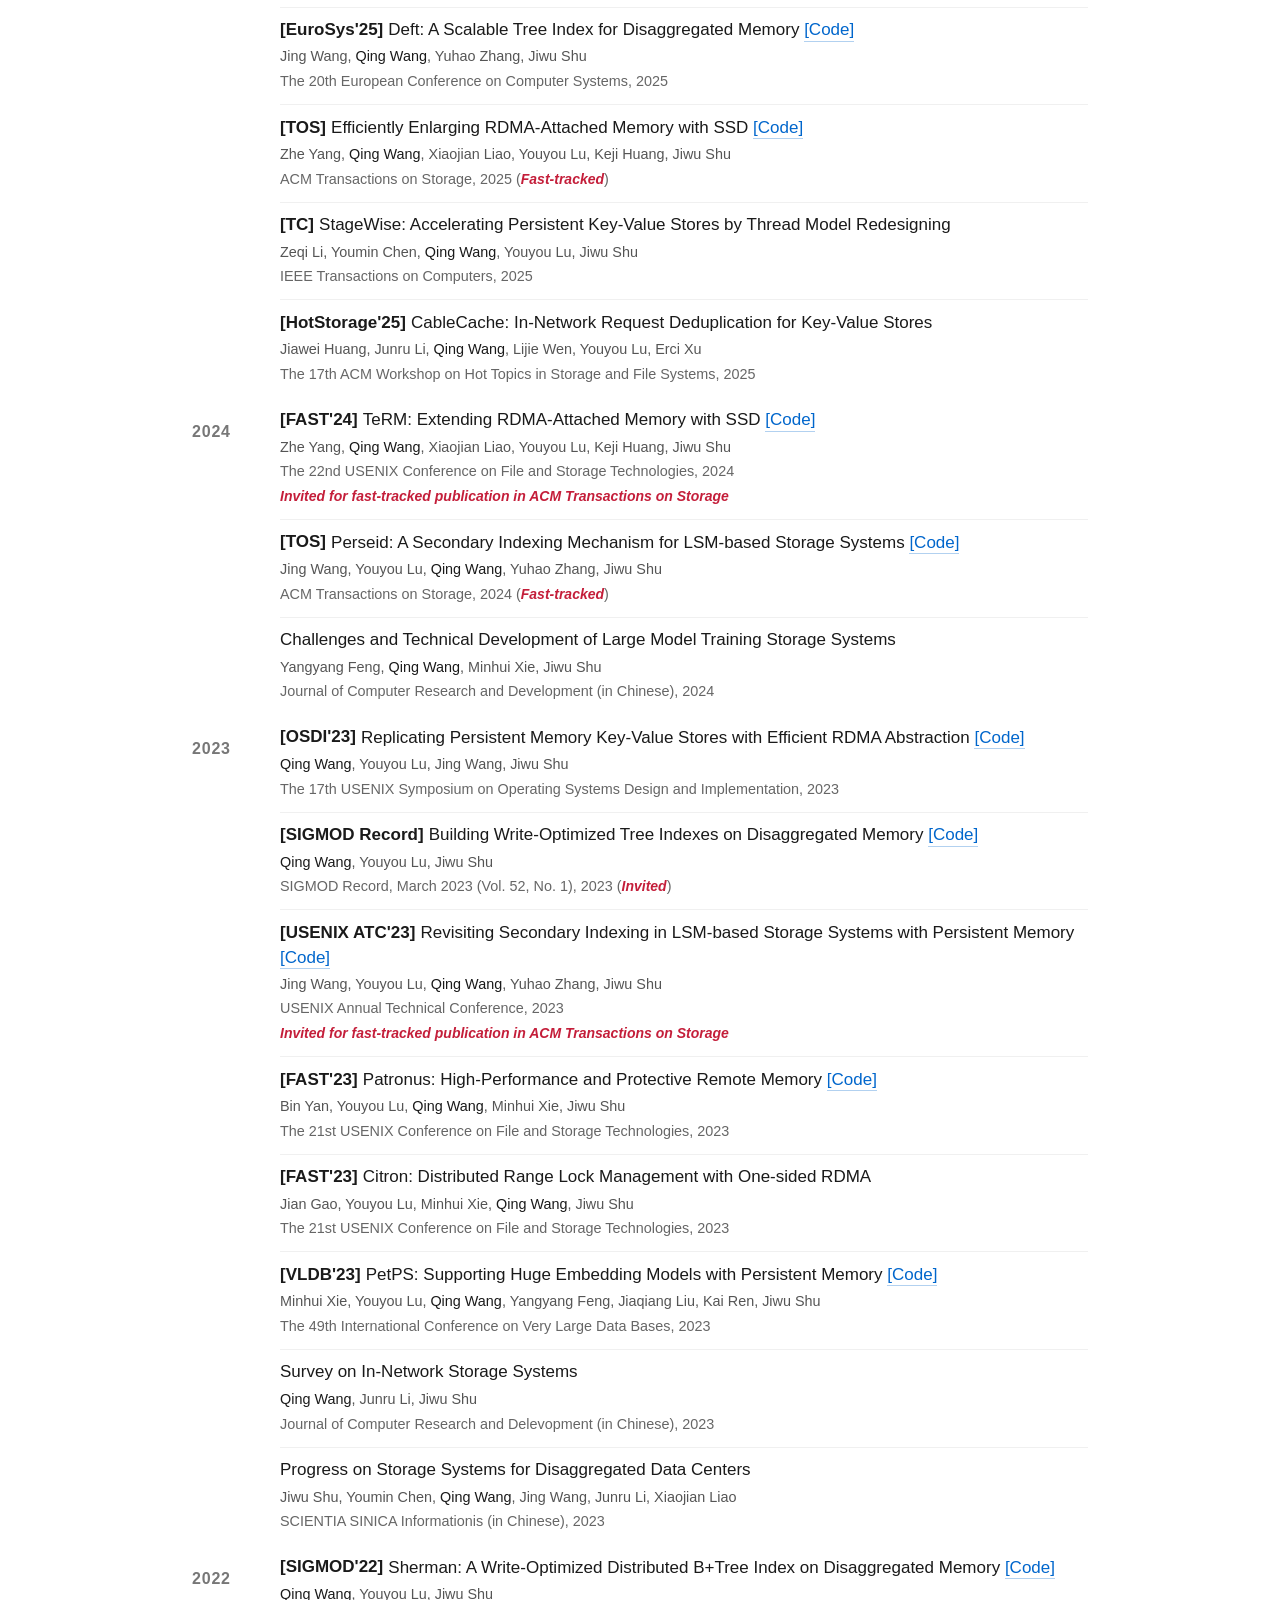
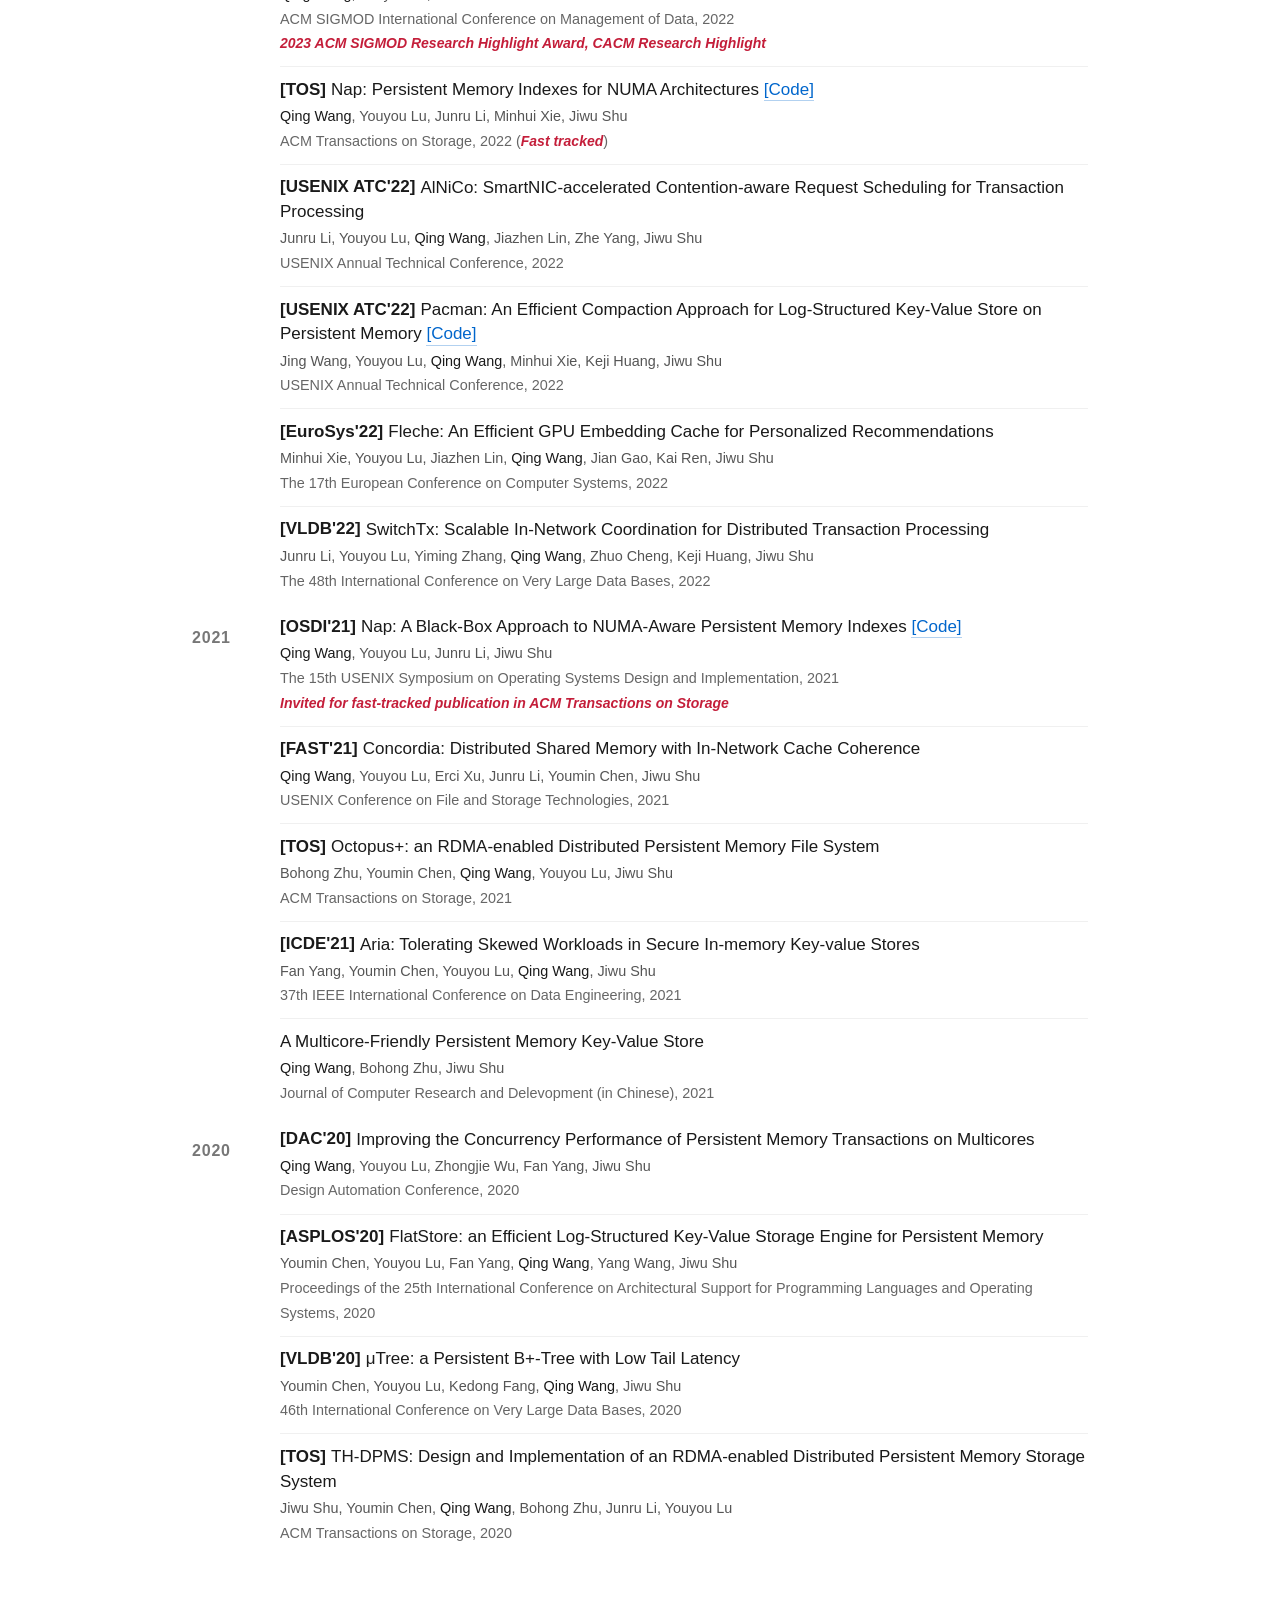
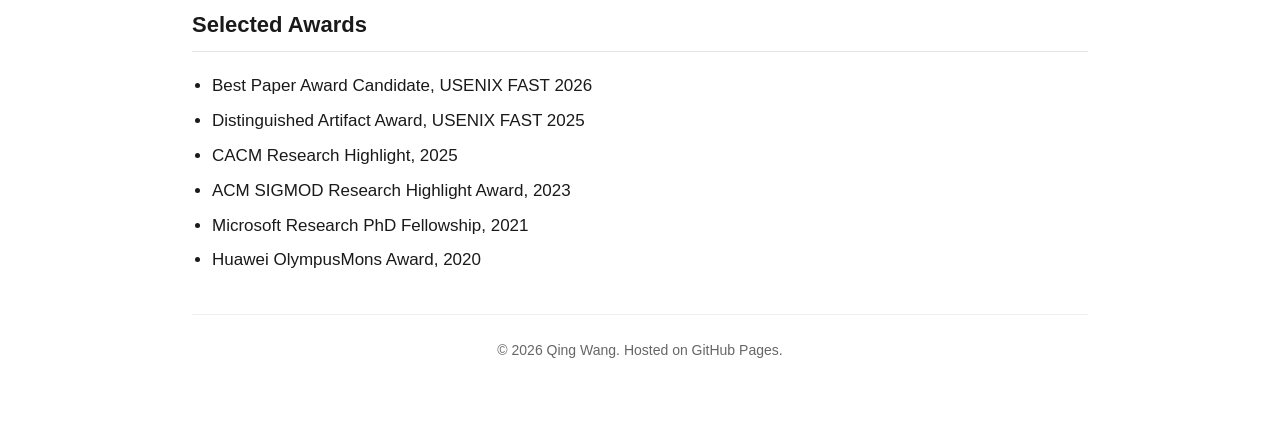
==== commit c5ad9a6c: "Update research agenda" ====
--- a/js_index.html
+++ b/js_index.html
@@ -84,17 +84,15 @@
     <section id="research">
       <h2>Research</h2>
 
-      <p>My research focuses on computer systems, particularly <strong>storage/memory systems</strong> and
-        <strong>networked systems</strong>.<br>
-        The research topics I am currently interested in include:</p>
-      <ul>
-        <li>Distributed systems with memory-semantic interconnects</li>
-        <li>System support for petabyte-scale memory</li>
-        <li>Data management for Agentic AI</li>
-        <li>Sustainable cloud storage</li>
+      <p>My research spans computer systems, from operating systems to distributed systems. My current research seeks
+        to answer the following three questions:</p>
+      <ul class="research-questions">
+        <li>How to augment computer systems with rapidly advancing hardware technologies</li>
+        <li>How to accelerate the evolution of computer systems through large-scale simulation and agentic automation</li>
+        <li>How to build efficient and dependable system foundations for long-horizon agents</li>
       </ul>
 
-      <p>Here are some of my representative research projects:</p>
+      <p>Some of my past research projects include:</p>
       <ul>
         <li>
           <strong>Network-Accelerated Distributed Systems</strong>
--- a/style.css
+++ b/style.css
@@ -210,6 +210,18 @@
 #research > ul > li {
   margin-bottom: 0.4em;
 }
+#research .research-questions {
+  list-style: none;
+  padding-left: 1rem;
+}
+#research .research-questions > li {
+  position: relative;
+}
+#research .research-questions > li::before {
+  content: "-";
+  position: absolute;
+  left: -1rem;
+}
 #research ul ul {
   margin-top: 0.2em;
   margin-bottom: 0;
